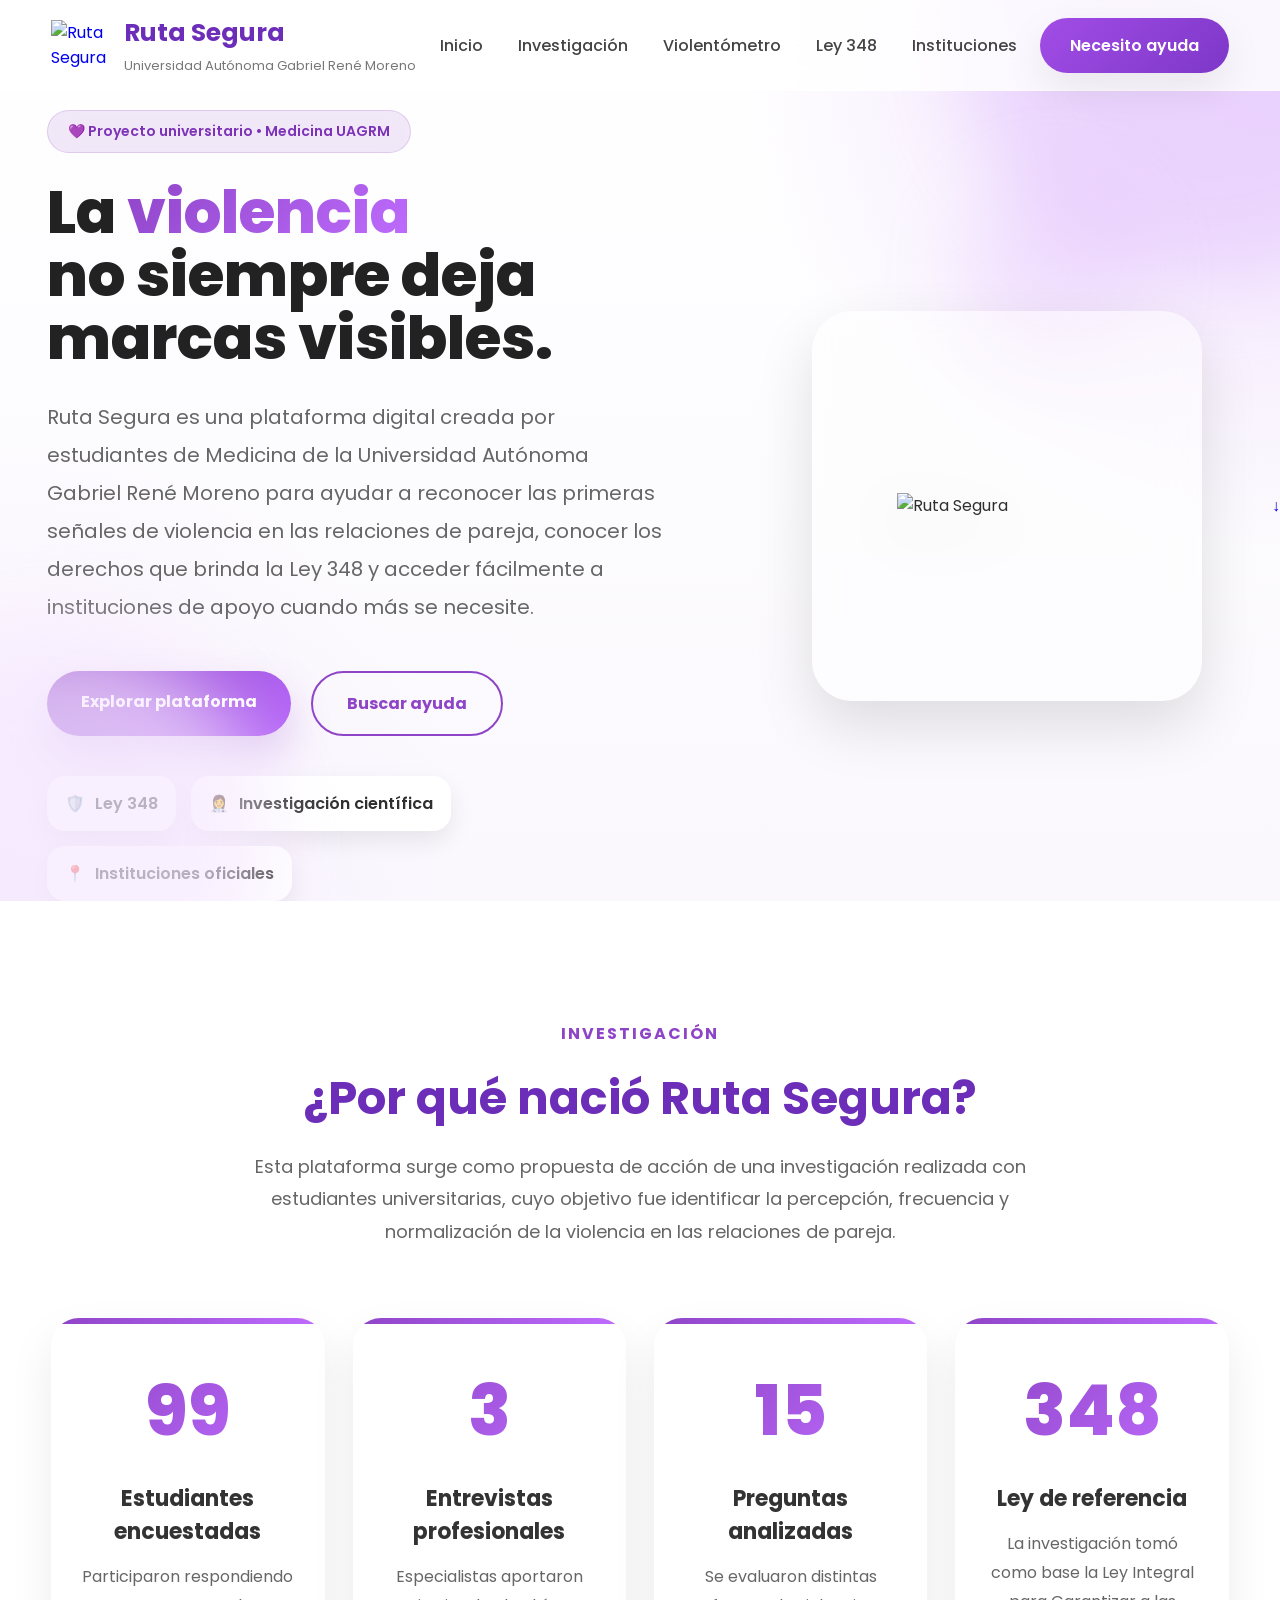
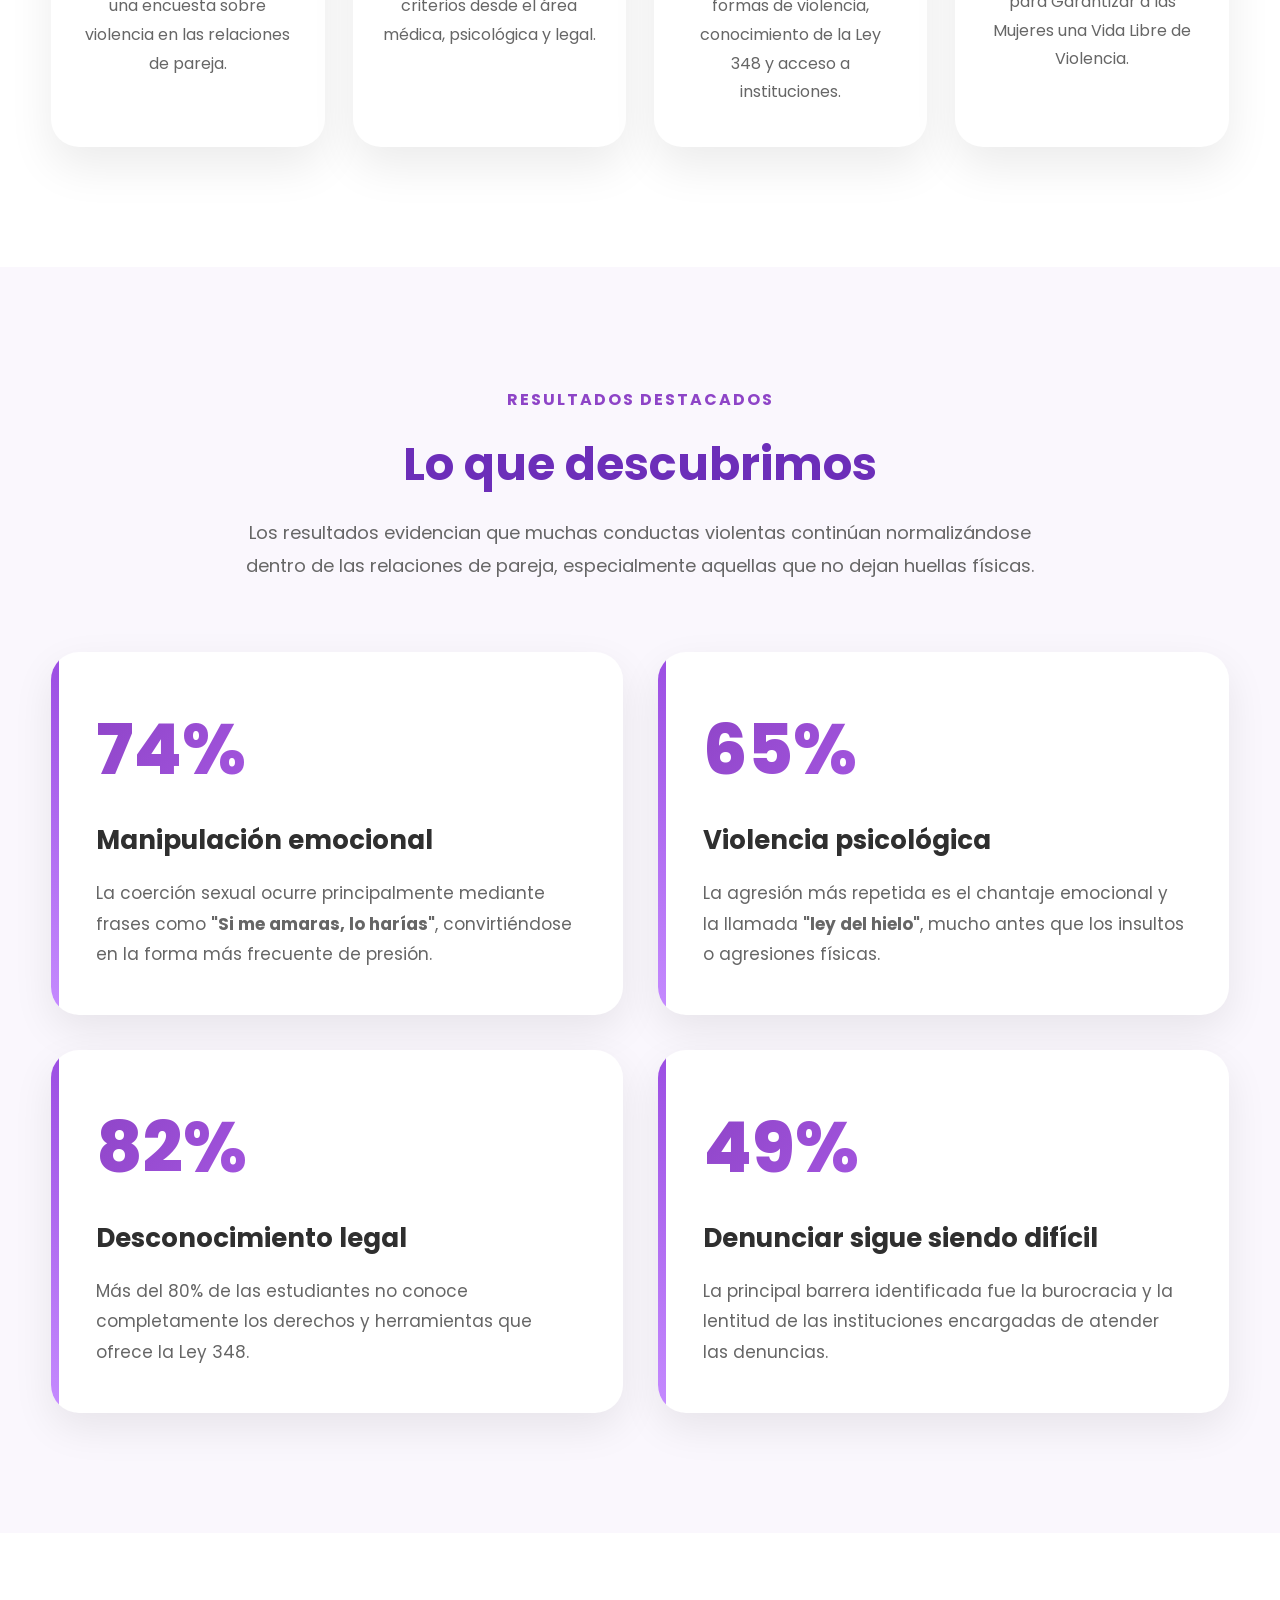
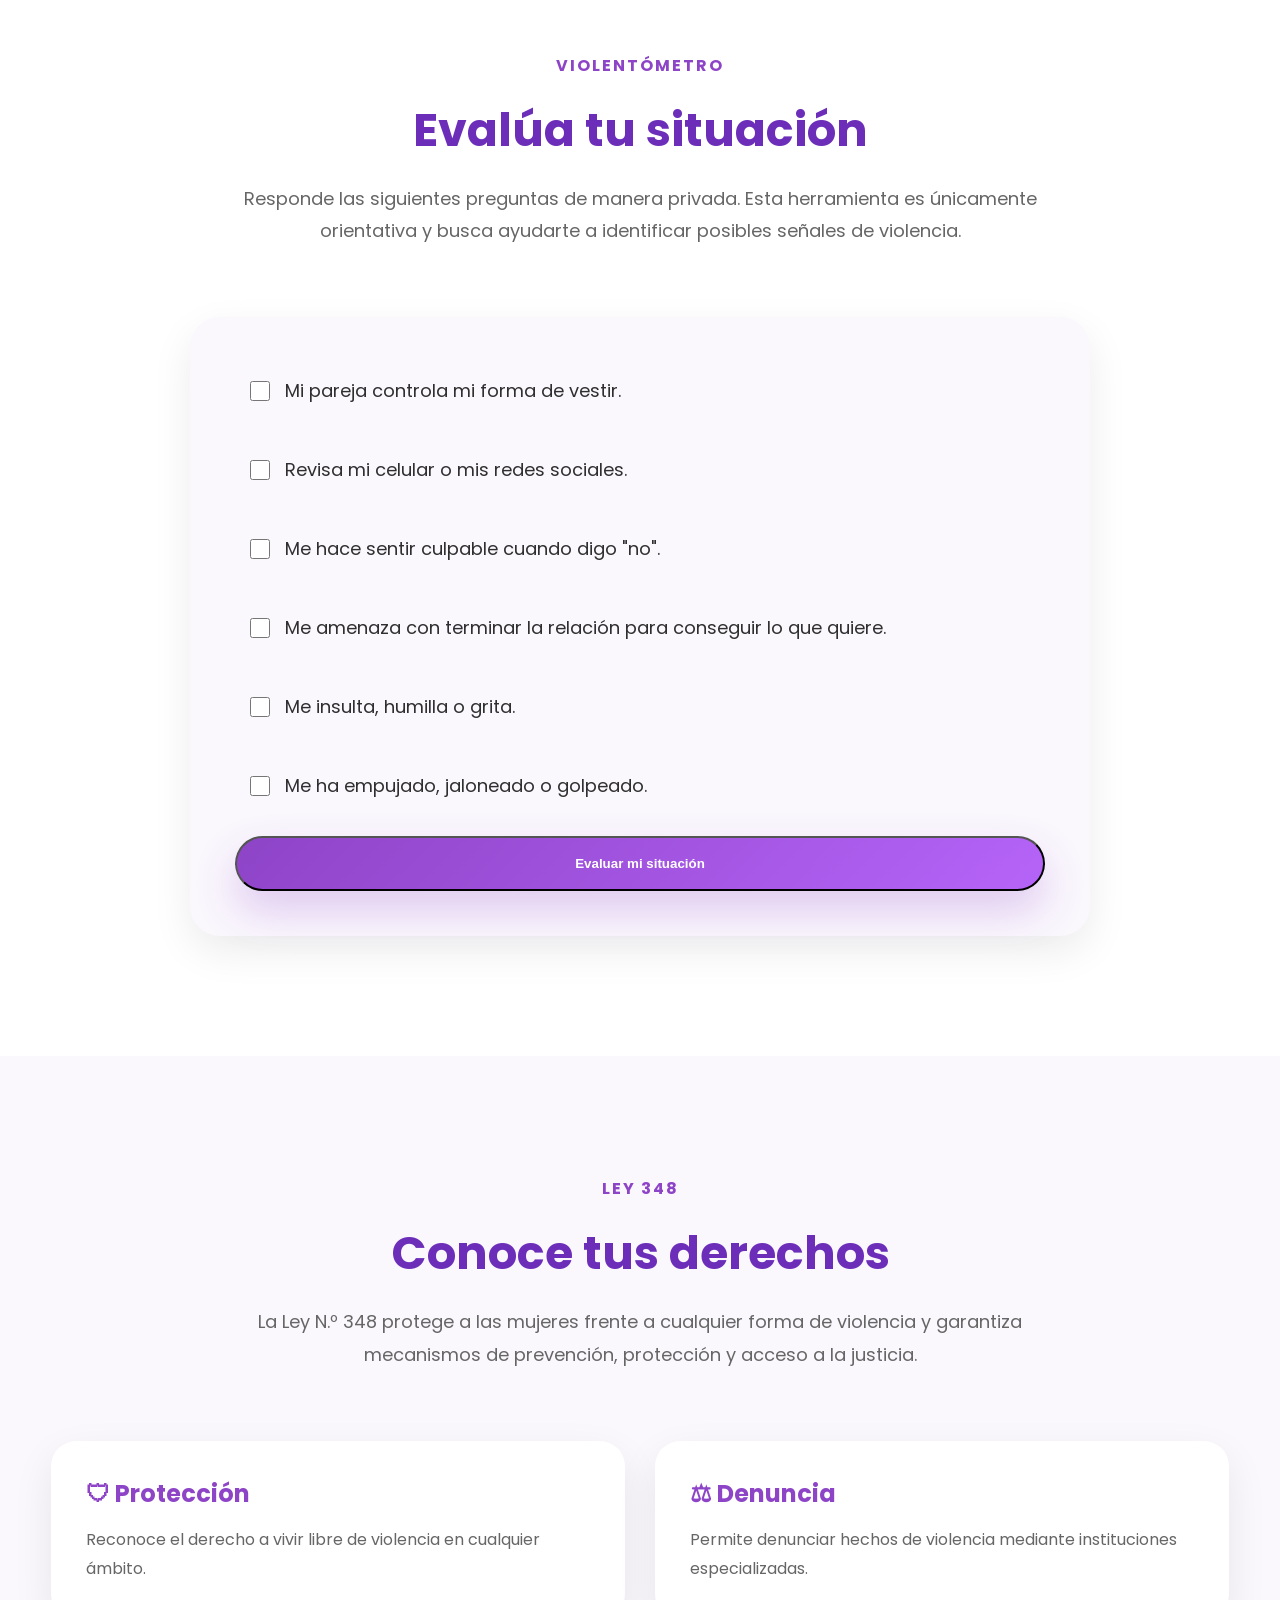
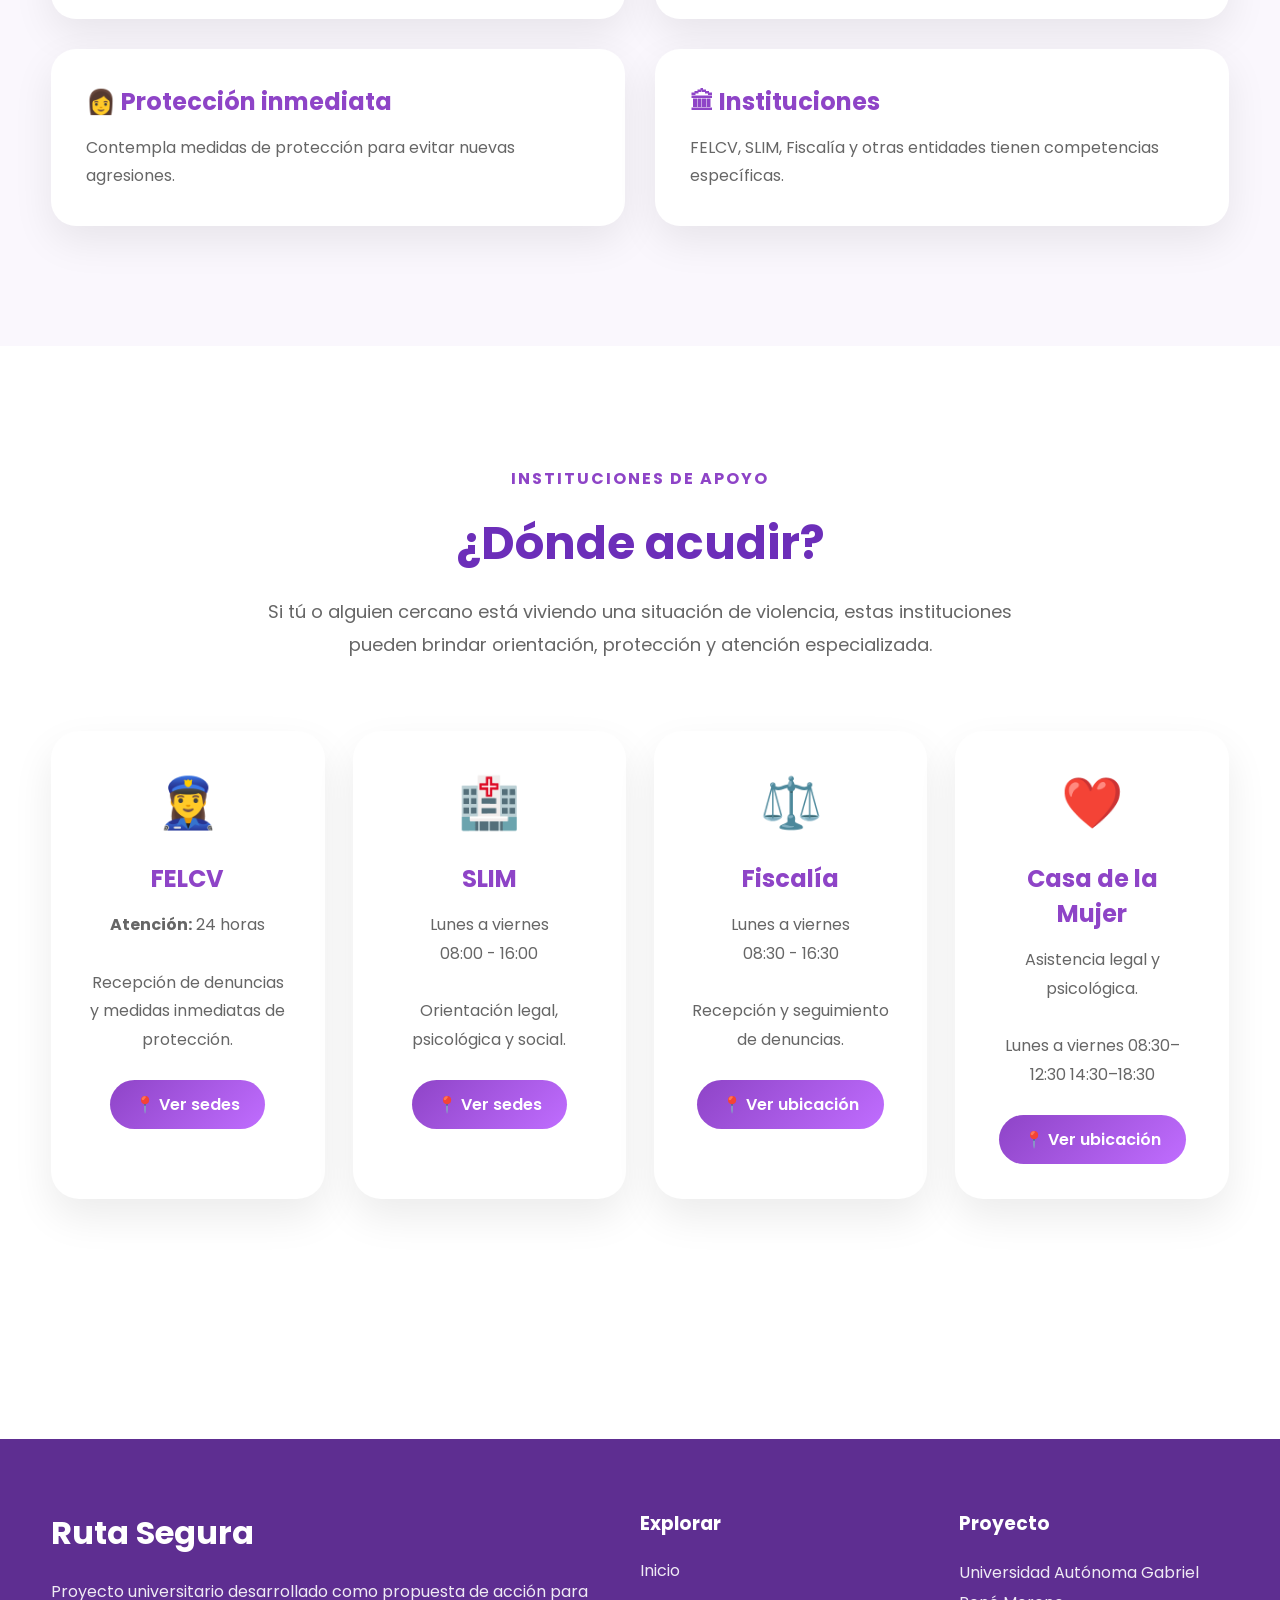
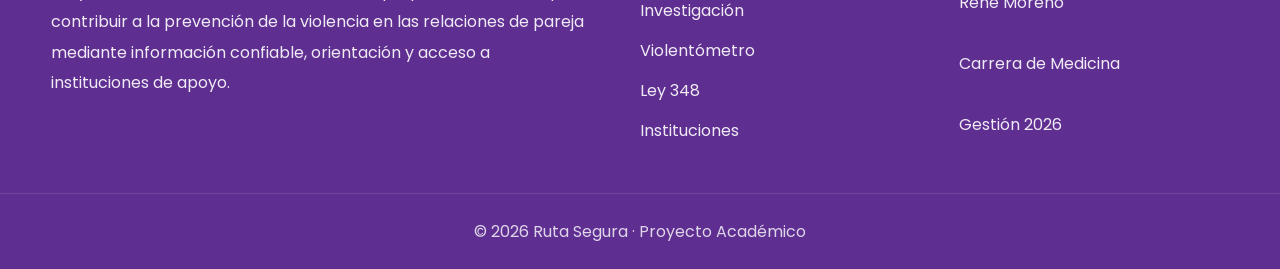
==== index.html @ e3a8a1d9 "Add files via upload" ====
<!DOCTYPE html>
<html lang="es">

<head>

<meta charset="UTF-8">
<meta name="viewport" content="width=device-width, initial-scale=1.0">

<title>Ruta Segura UAGRM</title>

<link rel="preconnect" href="https://fonts.googleapis.com">

<link rel="preconnect" href="https://fonts.gstatic.com" crossorigin>

<link href="https://fonts.googleapis.com/css2?family=Poppins:wght@300;400;500;600;700;800&display=swap" rel="stylesheet">

<link rel="stylesheet" href="css/style.css">

</head>
<script src="js/script.js"></script>
</body>
</html>
<body>


<header class="navbar">

<div class="container navbar-container">

<a class="logo" href="#inicio">

<img src="images/logo/logo.png" alt="Ruta Segura">

<div>

<h2>Ruta Segura</h2>

<span>Universidad Autónoma Gabriel René Moreno</span>

</div>

</a>

<nav>

<ul>

<li><a href="#inicio">Inicio</a></li>

<li><a href="#investigacion">Investigación</a></li>

<li><a href="#violentometro">Violentómetro</a></li>

<li><a href="#ley348">Ley 348</a></li>

<li><a href="#instituciones">Instituciones</a></li>



</ul>

</nav>

<a href="https://wa.me/59162001850?text=Hola,%20necesito%20información%20sobre%20apoyo%20por%20violencia" class="btn-ayuda">

Necesito ayuda

</a>

</div>

</header>



<section id="inicio" class="hero">

<div class="background-circle uno"></div>

<div class="background-circle dos"></div>

<div class="background-circle tres"></div>


<div class="container hero-container">

<div class="hero-info">

<span class="badge">

💜 Proyecto universitario • Medicina UAGRM

</span>
<h1>
La <span>violencia</span><br>
no siempre deja<br>
marcas visibles.
</h1>
<p>

Ruta Segura es una plataforma digital creada por estudiantes de Medicina de la Universidad Autónoma Gabriel René Moreno para ayudar a reconocer las primeras señales de violencia en las relaciones de pareja, conocer los derechos que brinda la Ley 348 y acceder fácilmente a instituciones de apoyo cuando más se necesite.

</p>


<div class="hero-buttons">

<a href="#instituciones" class="btn-principal">

Explorar plataforma

</a>

<a href="#contacto" class="btn-secundario">

Buscar ayuda
</a>

</div>

<div class="hero-info-boxes">

<div class="info-mini">
🛡️
<span>Ley 348</span>
</div>

<div class="info-mini">
👩‍⚕️
<span>Investigación científica</span>
</div>

<div class="info-mini">
📍
<span>Instituciones oficiales</span>
</div>
</div>
</div>
<div class="hero-logo">

<div class="glass-card">

<img src="images/logo/logo.png" alt="Ruta Segura">

</div>

</div>

</div>


<div class="scroll-indicator">

<a href="#investigacion">

↓

</a>

</div>

</section>

<!-- AQUÍ CONTINUARÁ LA SECCIÓN INVESTIGACIÓN -->
<!--=========================================
INVESTIGACIÓN
==========================================-->

<section id="investigacion" class="investigacion">

<div class="container">

<div class="section-title">

<span>Investigación</span>

<h2>¿Por qué nació Ruta Segura?</h2>

<p>

Esta plataforma surge como propuesta de acción de una investigación realizada con estudiantes universitarias, cuyo objetivo fue identificar la percepción, frecuencia y normalización de la violencia en las relaciones de pareja.

</p>

</div>


<div class="datos-grid">

<div class="dato-card">

<div class="numero" data-target="99">99</div>

<h3>Estudiantes encuestadas</h3>

<p>Participaron respondiendo una encuesta sobre violencia en las relaciones de pareja.</p>

</div>

<div class="dato-card">

<div class="numero" data-target="3">3</div>

<h3>Entrevistas profesionales</h3>

<p>Especialistas aportaron criterios desde el área médica, psicológica y legal.</p>

</div>

<div class="dato-card">

<div class="numero" data-target="15">15</div>

<h3>Preguntas analizadas</h3>

<p>Se evaluaron distintas formas de violencia, conocimiento de la Ley 348 y acceso a instituciones.</p>

</div>

<div class="dato-card">

<div class="numero">348</div>

<h3>Ley de referencia</h3>

<p>La investigación tomó como base la Ley Integral para Garantizar a las Mujeres una Vida Libre de Violencia.</p>

</div>

</div>

</div>

</section>
<!--=========================================
HALLAZGOS PRINCIPALES
==========================================-->

<section class="hallazgos">

<div class="container">

<div class="section-title">

<span>Resultados destacados</span>

<h2>Lo que descubrimos</h2>

<p>

Los resultados evidencian que muchas conductas violentas continúan normalizándose dentro de las relaciones de pareja, especialmente aquellas que no dejan huellas físicas.

</p>

</div>


<div class="hallazgos-grid">

<div class="hallazgo-card">

<div class="porcentaje numero" data-target="74">

74%

</div>

<h3>Manipulación emocional</h3>

<p>

La coerción sexual ocurre principalmente mediante frases como
<b>"Si me amaras, lo harías"</b>, convirtiéndose en la forma más frecuente de presión.

</p>

</div>



<div class="hallazgo-card">

<div class="porcentaje numero" data-target="65">

65%

</div>

<h3>Violencia psicológica</h3>

<p>

La agresión más repetida es el chantaje emocional y la llamada
<b>"ley del hielo"</b>, mucho antes que los insultos o agresiones físicas.

</p>

</div>



<div class="hallazgo-card">

<div class="porcentaje numero" data-target="82">

82%

</div>

<h3>Desconocimiento legal</h3>

<p>

Más del 80% de las estudiantes no conoce completamente los derechos y herramientas que ofrece la Ley 348.

</p>

</div>



<div class="hallazgo-card">

<div class="porcentaje numero" data-target="49">

49%

</div>

<h3>Denunciar sigue siendo difícil</h3>

<p>

La principal barrera identificada fue la burocracia y la lentitud de las instituciones encargadas de atender las denuncias.

</p>

</div>

</div>
</div>
</section>
<!--=========================================
VIOLENTÓMETRO
==========================================-->

<section id="violentometro" class="violentometro">

<div class="container">

<div class="section-title">

<span>Violentómetro</span>

<h2>Evalúa tu situación</h2>

<p>

Responde las siguientes preguntas de manera privada. Esta herramienta es únicamente orientativa y busca ayudarte a identificar posibles señales de violencia.

</p>

</div>

<div class="test-box">

<label><input type="checkbox" value="1"> Mi pareja controla mi forma de vestir.</label>

<label><input type="checkbox" value="1"> Revisa mi celular o mis redes sociales.</label>

<label><input type="checkbox" value="2"> Me hace sentir culpable cuando digo "no".</label>

<label><input type="checkbox" value="2"> Me amenaza con terminar la relación para conseguir lo que quiere.</label>

<label><input type="checkbox" value="3"> Me insulta, humilla o grita.</label>

<label><input type="checkbox" value="4"> Me ha empujado, jaloneado o golpeado.</label>

<button onclick="evaluarViolentometro()" class="btn-principal">

Evaluar mi situación

</button>

<div id="resultadoViolentometro"></div>

</div>

</div>

</section>
<!--=========================================
LEY 348
==========================================-->

<section id="ley348" class="ley348">

<div class="container">

<div class="section-title">

<span>Ley 348</span>

<h2>Conoce tus derechos</h2>

<p>

La Ley N.º 348 protege a las mujeres frente a cualquier forma de violencia y garantiza mecanismos de prevención, protección y acceso a la justicia.

</p>

</div>

<div class="ley-grid">

<div class="ley-card">

<h3>🛡 Protección</h3>

<p>

Reconoce el derecho a vivir libre de violencia en cualquier ámbito.

</p>

</div>

<div class="ley-card">

<h3>⚖ Denuncia</h3>

<p>

Permite denunciar hechos de violencia mediante instituciones especializadas.

</p>

</div>

<div class="ley-card">

<h3>👩 Protección inmediata</h3>

<p>

Contempla medidas de protección para evitar nuevas agresiones.

</p>

</div>

<div class="ley-card">

<h3>🏛 Instituciones</h3>

<p>

FELCV, SLIM, Fiscalía y otras entidades tienen competencias específicas.

</p>

</div>

</div>

</div>

</section>
<!--=========================================
INSTITUCIONES
==========================================-->

<section id="instituciones" class="instituciones">

<div class="container">

<div class="section-title">

<span>Instituciones de apoyo</span>

<h2>¿Dónde acudir?</h2>

<p>

Si tú o alguien cercano está viviendo una situación de violencia, estas instituciones pueden brindar orientación, protección y atención especializada.

</p>

</div>

<div class="instituciones-grid">

<div class="institucion-card">

<div class="icono">👮‍♀️</div>

<h3>FELCV</h3>

<p>

<b>Atención:</b> 24 horas

<br><br>

Recepción de denuncias y medidas inmediatas de protección.

</p>

<a href="https://www.google.com/maps/search/felcv/@-17.7698638,-63.25489,12z/data=!3m1!4b1?entry=ttu&g_ep=EgoyMDI2MDYyNC4wIKXMDSoASAFQAw%3D%3D"
target="_blank">

📍 Ver sedes

</a>

</div>

<div class="institucion-card">

<div class="icono">🏥</div>

<h3>SLIM</h3>

<p>

Lunes a viernes

<br>

08:00 - 16:00

<br><br>

Orientación legal, psicológica y social.

</p>

<a href="https://www.google.com/maps/search/DEFENSORIA/@-17.7627251,-63.1860038,16z/data=!3m1!4b1?entry=ttu&g_ep=EgoyMDI2MDYyNC4wIKXMDSoASAFQAw%3D%3D"
target="_blank">

📍 Ver sedes

</a>

</div>

<div class="institucion-card">

<div class="icono">⚖️</div>

<h3>Fiscalía</h3>

<p>

Lunes a viernes

<br>

08:30 - 16:30

<br><br>

Recepción y seguimiento de denuncias.

</p>

<a href="https://maps.app.goo.gl/nyqcJ4D5cNeDf5qH7"
target="_blank">

📍 Ver ubicación

</a>

</div>

<div class="institucion-card">

<div class="icono">❤️</div>

<h3>Casa de la Mujer</h3>

<p>

Asistencia legal y psicológica.

<br><br>

Lunes a viernes

08:30–12:30

14:30–18:30

</p>

<a href="https://www.google.com/maps/place/Casa+de+la+Mujer/@-17.7773902,-63.2056894,17z/data=!3m1!4b1!4m6!3m5!1s0x93f1dd5557db0f7d:0x451ef2ec014d6ec9!8m2!3d-17.7773953!4d-63.2031145!16s%2Fg%2F11c5_5phvn?entry=ttu&g_ep=EgoyMDI2MDYyNC4wIKXMDSoASAFQAw%3D%3D"
target="_blank">

📍 Ver ubicación

</a>

</div>
</div>

</div>

</section>
<!--=========================================
FOOTER
==========================================-->

<footer id="contacto">

<div class="container footer-grid">

<div>

<h2>Ruta Segura</h2>

<p>

Proyecto universitario desarrollado como propuesta de acción para contribuir a la prevención de la violencia en las relaciones de pareja mediante información confiable, orientación y acceso a instituciones de apoyo.

</p>

</div>

<div>

<h3>Explorar</h3>

<ul>

<li><a href="#inicio">Inicio</a></li>

<li><a href="#investigacion">Investigación</a></li>

<li><a href="#violentometro">Violentómetro</a></li>

<li><a href="#ley348">Ley 348</a></li>

<li><a href="#instituciones">Instituciones</a></li>

</ul>

</div>

<div>

<h3>Proyecto</h3>

<p>

Universidad Autónoma Gabriel René Moreno

<br><br>

Carrera de Medicina

<br><br>

Gestión 2026

</p>

</div>

</div>

<div class="copyright">

© 2026 Ruta Segura · Proyecto Académico

</div>

</footer>
---- css/style.css ----
/*=========================
RESET
=========================*/

*{
margin:0;
padding:0;
box-sizing:border-box;
scroll-behavior:smooth;
}

:root{

--primary:#8E44C7;
--secondary:#6C2EB9;
--light:#F7F2FC;
--text:#2F2F2F;
--gray:#6B6B6B;
--white:#FFFFFF;

--shadow:0 15px 40px rgba(0,0,0,.08);

}

body{

font-family:'Poppins',sans-serif;
background:#ffffff;
color:var(--text);
overflow-x:hidden;

}

.container{

width:min(92%,1250px);
margin:auto;

}

img{

display:block;
max-width:100%;

}

a{

text-decoration:none;

}

ul{

list-style:none;

}

/*=========================
NAVBAR
=========================*/

.navbar{

position:fixed;
top:0;
left:0;
width:100%;
z-index:999;

background:rgba(255,255,255,.82);
backdrop-filter:blur(18px);

border-bottom:1px solid rgba(255,255,255,.5);

}

.navbar-container{

height:90px;

display:flex;
justify-content:space-between;
align-items:center;

}

.logo{

display:flex;
align-items:center;
gap:15px;

}

.logo img{

width:58px;

}

.logo h2{

font-size:25px;
color:var(--secondary);

}

.logo span{

font-size:13px;
color:#777;

}

nav ul{

display:flex;
gap:35px;

}

nav a{

font-weight:500;
color:#444;
transition:.3s;

position:relative;

}

nav a::after{

content:"";
position:absolute;
left:0;
bottom:-6px;

width:0%;
height:3px;

background:var(--primary);
border-radius:20px;

transition:.35s;

}

nav a:hover{

color:var(--primary);

}

nav a:hover::after{

width:100%;

}

.btn-ayuda{

padding:15px 30px;

border-radius:40px;

background:linear-gradient(135deg,#A24DE6,#7D37C8);

color:white;

font-weight:600;

transition:.35s;

box-shadow:var(--shadow);

}

.btn-ayuda:hover{

transform:translateY(-4px);

}

/*=========================
HERO
=========================*/

.hero{

min-height:100vh;

display:flex;
align-items:center;

position:relative;

overflow:hidden;

padding-top:110px;

background:

radial-gradient(circle at top right,#EEDBFD 0%,transparent 35%),

radial-gradient(circle at bottom left,#F8EEFF 0%,transparent 30%),

linear-gradient(#ffffff,#faf8fd);

}

.background-circle{

position:absolute;
border-radius:50%;

filter:blur(40px);

opacity:.7;

}

.uno{

width:500px;
height:500px;

background:#E7CCFD;

top:-220px;
right:-180px;

}

.dos{

width:420px;
height:420px;

background:#F6E9FF;

left:-150px;

bottom:-150px;

}

.tres{

width:180px;
height:180px;

background:#DDAFFD;

top:180px;
right:140px;

opacity:.25;

}

.hero-container{

display:grid;

grid-template-columns:58% 42%;

align-items:center;

gap:30px;

}
/*==================================
HALLAZGOS
==================================*/

.hallazgos{

padding:120px 0;

background:#faf7fd;

}

.section-title{

text-align:center;

max-width:800px;

margin:auto auto 70px;

}

.section-title span{

color:var(--primary);

font-weight:700;

letter-spacing:2px;

text-transform:uppercase;

}

.section-title h2{

font-size:46px;

margin:18px 0;

color:var(--secondary);

}

.section-title p{

font-size:18px;

line-height:1.8;

color:#666;

}

.hallazgos-grid{

display:grid;

grid-template-columns:repeat(2,1fr);

gap:35px;

}

.hallazgo-card{

background:white;

padding:45px;

border-radius:28px;

box-shadow:var(--shadow);

transition:.4s;

position:relative;

overflow:hidden;

}

.hallazgo-card::before{

content:"";

position:absolute;

top:0;

left:0;

width:8px;

height:100%;

background:linear-gradient(#9B4DE2,#C58BFF);

}

.hallazgo-card:hover{

transform:translateY(-10px);

}

.porcentaje{

font-size:68px;

font-weight:800;

color:var(--primary);

margin-bottom:15px;

}

.hallazgo-card h3{

font-size:26px;

margin-bottom:18px;

}

.hallazgo-card p{

font-size:17px;

line-height:1.8;

color:#666;

}
/*==================================
VIOLENTÓMETRO
==================================*/

.violentometro{

padding:120px 0;

background:white;

}

.test-box{

max-width:900px;

margin:auto;

background:#faf7fd;

padding:45px;

border-radius:30px;

box-shadow:var(--shadow);

display:flex;

flex-direction:column;

gap:22px;

}

.test-box label{

font-size:18px;

display:flex;

gap:15px;

align-items:center;

padding:15px;

border-radius:15px;

transition:.3s;

cursor:pointer;

}

.test-box label:hover{

background:#EFE7FA;

}

.test-box input{

width:20px;

height:20px;

accent-color:#8E44C7;

}

#resultadoViolentometro{

margin-top:30px;

padding:25px;

border-radius:18px;

font-size:22px;

font-weight:700;

text-align:center;

display:none;

}
/*=========================
MEJORA HERO
=========================*/

.hero-info{

max-width:100%;

padding-right:20px;

}

.badge{

display:inline-flex;
align-items:center;

padding:10px 20px;

background:rgba(142,68,199,.12);

border:1px solid rgba(142,68,199,.18);

backdrop-filter:blur(12px);

border-radius:40px;

font-size:14px;

font-weight:600;

color:#7D33B8;

margin-bottom:28px;

}

.hero h1{

font-size:60px;

font-weight:800;

line-height:1.05;

margin-bottom:28px;

color:#222;

}

.hero h1 span{

background:linear-gradient(135deg,#8E44C7,#C06DFF);

-webkit-background-clip:text;

-webkit-text-fill-color:transparent;

}

.hero p{

font-size:20px;

line-height:1.9;

color:#666;

max-width:620px;

margin-bottom:45px;

}

.hero-buttons{

display:flex;

gap:20px;

margin-bottom:40px;

}

.btn-principal{

padding:18px 34px;

border-radius:50px;

font-weight:700;

background:linear-gradient(135deg,#8E44C7,#B564F8);

color:white;

box-shadow:0 20px 40px rgba(142,68,199,.25);

transition:.35s;

}

.btn-principal:hover{

transform:translateY(-6px);

}

.btn-secundario{

padding:18px 34px;

border-radius:50px;

border:2px solid #8E44C7;

font-weight:700;

color:#8E44C7;

transition:.35s;

}

.btn-secundario:hover{

background:#8E44C7;

color:white;

}

.hero-info-boxes{

display:flex;

gap:15px;

margin-top:10px;

flex-wrap:wrap;

}

.info-mini{

display:flex;

align-items:center;

gap:10px;

padding:15px 18px;

background:white;

border-radius:18px;

box-shadow:0 10px 25px rgba(0,0,0,.08);

font-weight:600;

transition:.3s;

}

.info-mini:hover{

transform:translateY(-6px);

}

.hero-logo{

display:flex;

justify-content:center;

align-items:center;

}

.glass-card{

width:390px;

height:390px;

border-radius:40px;

background:rgba(255,255,255,.45);

backdrop-filter:blur(18px);

display:flex;

justify-content:center;

align-items:center;

box-shadow:0 25px 60px rgba(0,0,0,.12);

animation:flotar 5s ease-in-out infinite;

}

.glass-card img{

width:220px;

filter:drop-shadow(0 20px 30px rgba(0,0,0,.15));

}

@keyframes flotar{

0%{transform:translateY(0);}
50%{transform:translateY(-15px);}
100%{transform:translateY(0);}

}
/*========================
LEY 348
========================*/

.ley348{

padding:120px 0;

background:#faf7fd;

}

.ley-grid{

display:grid;

grid-template-columns:repeat(2,1fr);

gap:30px;

}

.ley-card{

background:white;

padding:35px;

border-radius:25px;

box-shadow:var(--shadow);

transition:.35s;

}

.ley-card:hover{

transform:translateY(-8px);

}

.ley-card h3{

margin-bottom:15px;

color:var(--primary);

font-size:24px;

}

.ley-card p{

line-height:1.8;

color:#666;

}
/*=========================
INVESTIGACIÓN PREMIUM
=========================*/

.investigacion{

padding:120px 0;

background:white;

}

.datos-grid{

display:grid;

grid-template-columns:repeat(4,1fr);

gap:28px;

margin-top:70px;

}

.dato-card{

background:white;

border-radius:28px;

padding:40px 30px;

text-align:center;

box-shadow:0 20px 45px rgba(0,0,0,.08);

transition:.35s;

position:relative;

overflow:hidden;

}

.dato-card::before{

content:"";

position:absolute;

left:0;

top:0;

width:100%;

height:6px;

background:linear-gradient(90deg,#8E44C7,#C06DFF);

}

.dato-card:hover{

transform:translateY(-10px);

}

.numero{

font-size:70px;

font-weight:800;

background:linear-gradient(135deg,#8E44C7,#C06DFF);

-webkit-background-clip:text;

-webkit-text-fill-color:transparent;

margin-bottom:18px;

}

.dato-card h3{

font-size:22px;

margin-bottom:15px;

color:#333;

}

.dato-card p{

font-size:16px;

line-height:1.8;

color:#666;

}
/*=========================
INSTITUCIONES
=========================*/

.instituciones{

padding:120px 0;

background:white;

}

.instituciones-grid{

display:grid;

grid-template-columns:repeat(4,1fr);

gap:28px;

margin-top:70px;

}

.institucion-card{

background:#fff;

border-radius:28px;

padding:35px;

text-align:center;

box-shadow:0 18px 40px rgba(0,0,0,.08);

transition:.35s;

}

.institucion-card:hover{

transform:translateY(-10px);

}

.icono{

font-size:50px;

margin-bottom:20px;

}

.institucion-card h3{

font-size:24px;

margin-bottom:15px;

color:#8E44C7;

}

.institucion-card p{

line-height:1.8;

color:#666;

margin-bottom:25px;

}

.institucion-card a{

display:inline-block;

padding:12px 25px;

background:linear-gradient(135deg,#8E44C7,#C06DFF);

color:white;

border-radius:40px;

font-weight:600;

transition:.3s;

}

.institucion-card a:hover{

transform:scale(1.05);

}
/*=========================
FOOTER
=========================*/

footer{

background:#5E2E91;

color:white;

padding-top:70px;

margin-top:120px;

}

.footer-grid{

display:grid;

grid-template-columns:2fr 1fr 1fr;

gap:50px;

padding-bottom:50px;

}

.footer-grid h2{

font-size:32px;

margin-bottom:20px;

}

.footer-grid h3{

margin-bottom:20px;

}

.footer-grid p{

line-height:1.9;

opacity:.9;

}

.footer-grid ul{

display:flex;

flex-direction:column;

gap:15px;

}

.footer-grid a{

color:white;

opacity:.9;

transition:.3s;

}

.footer-grid a:hover{

padding-left:10px;

}

.copyright{

text-align:center;

padding:25px;

border-top:1px solid rgba(255,255,255,.15);

opacity:.8;

}
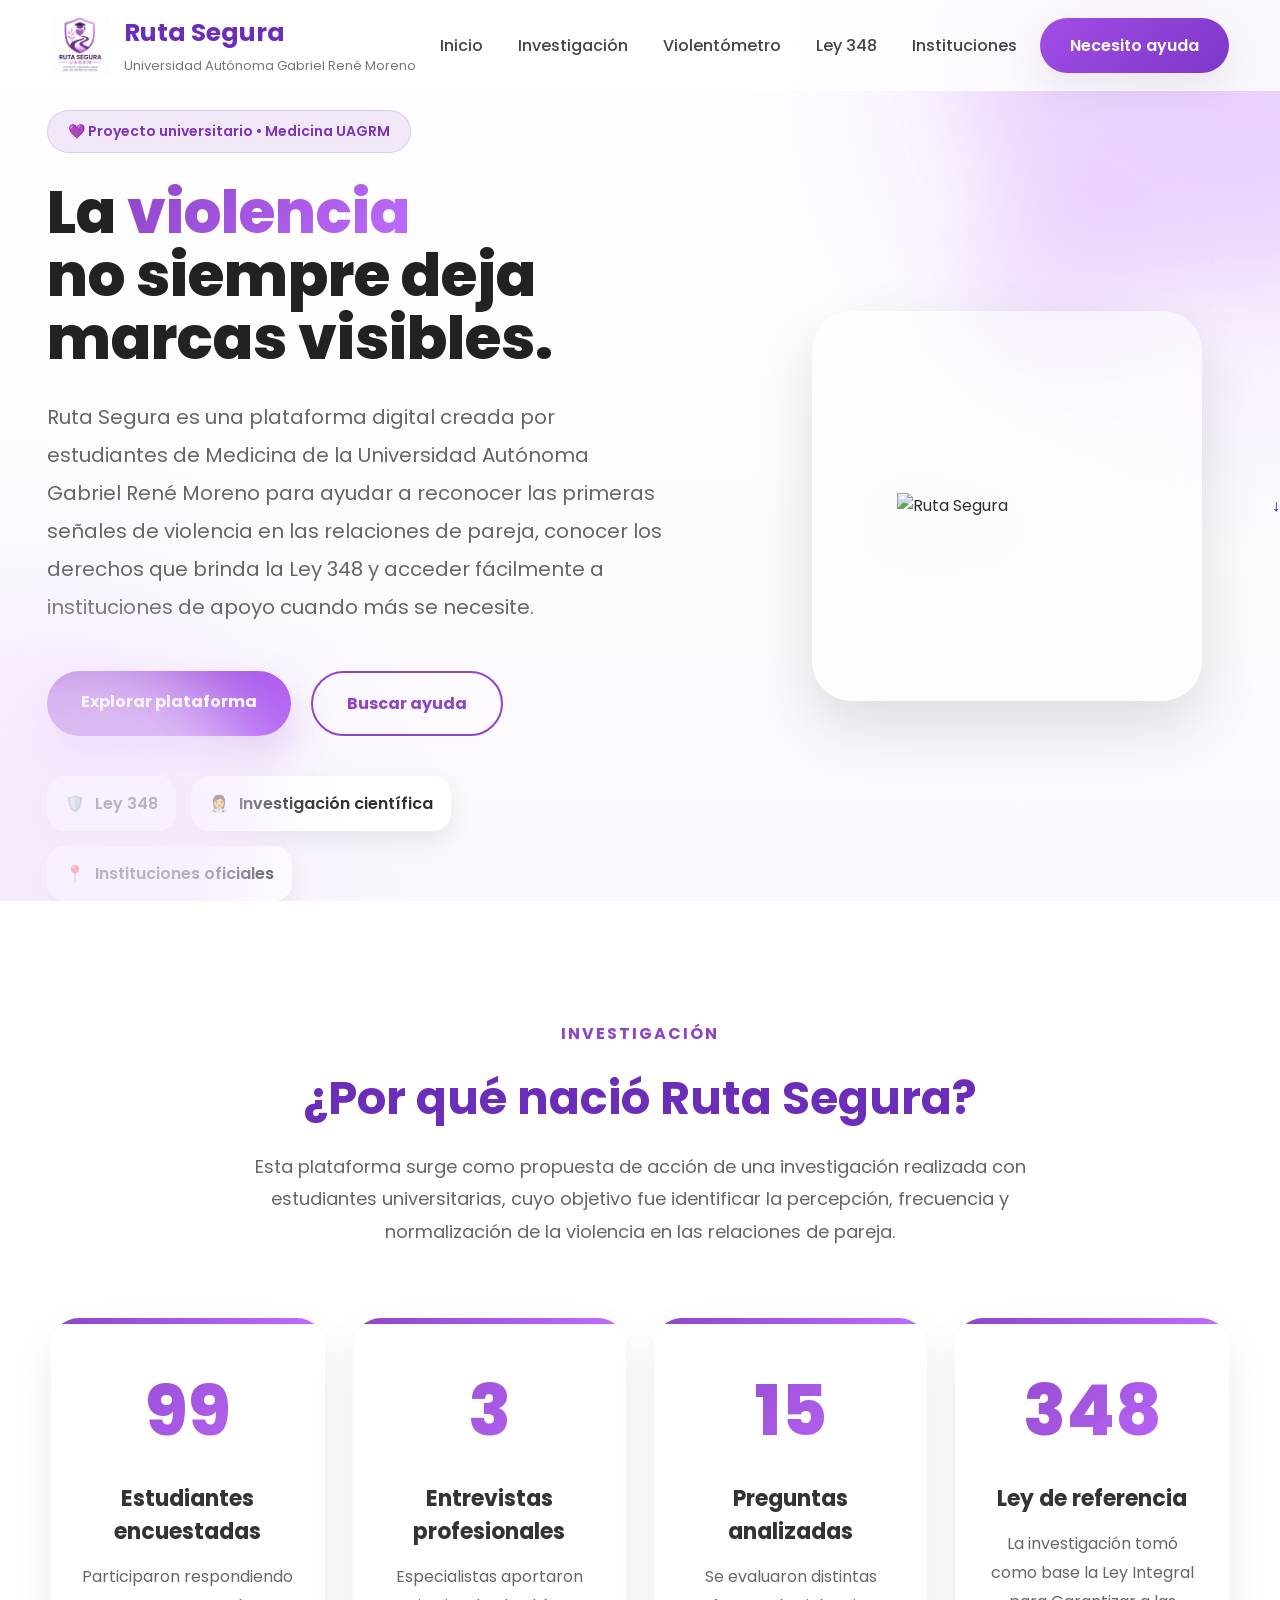
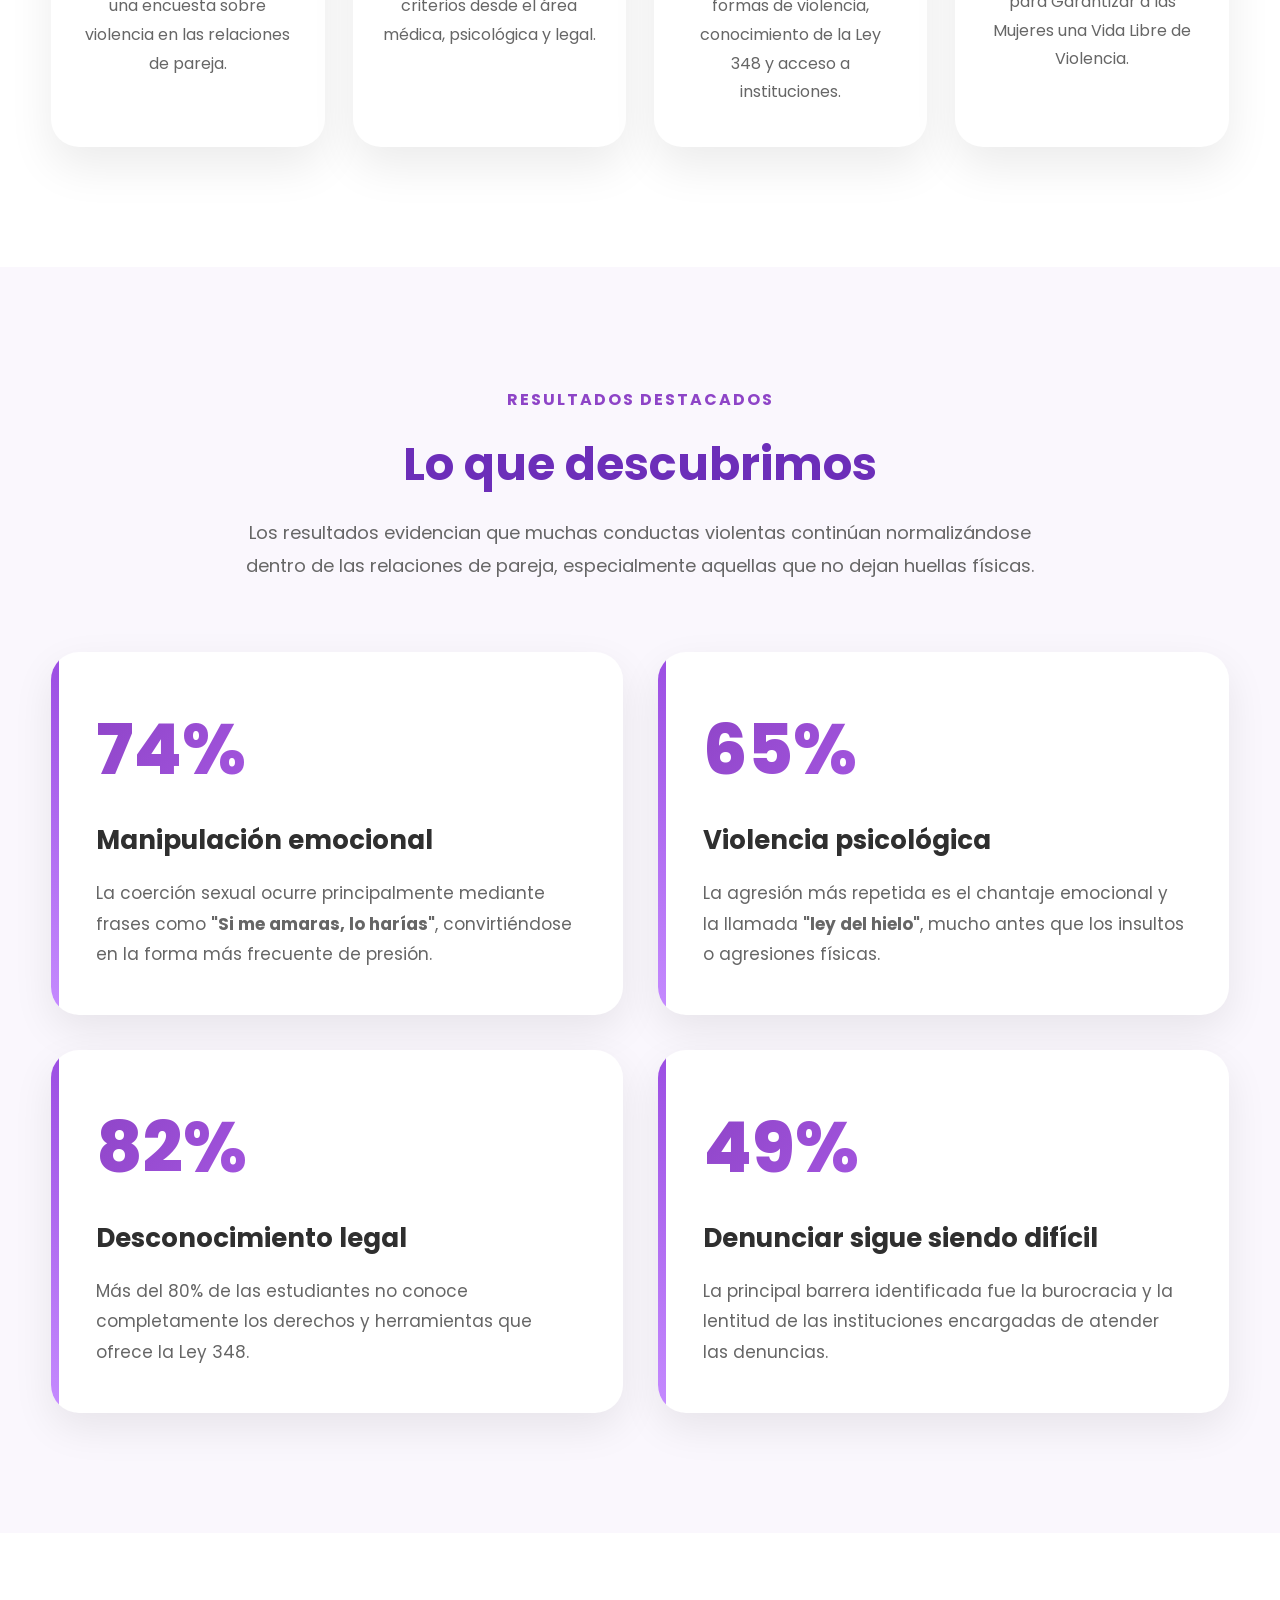
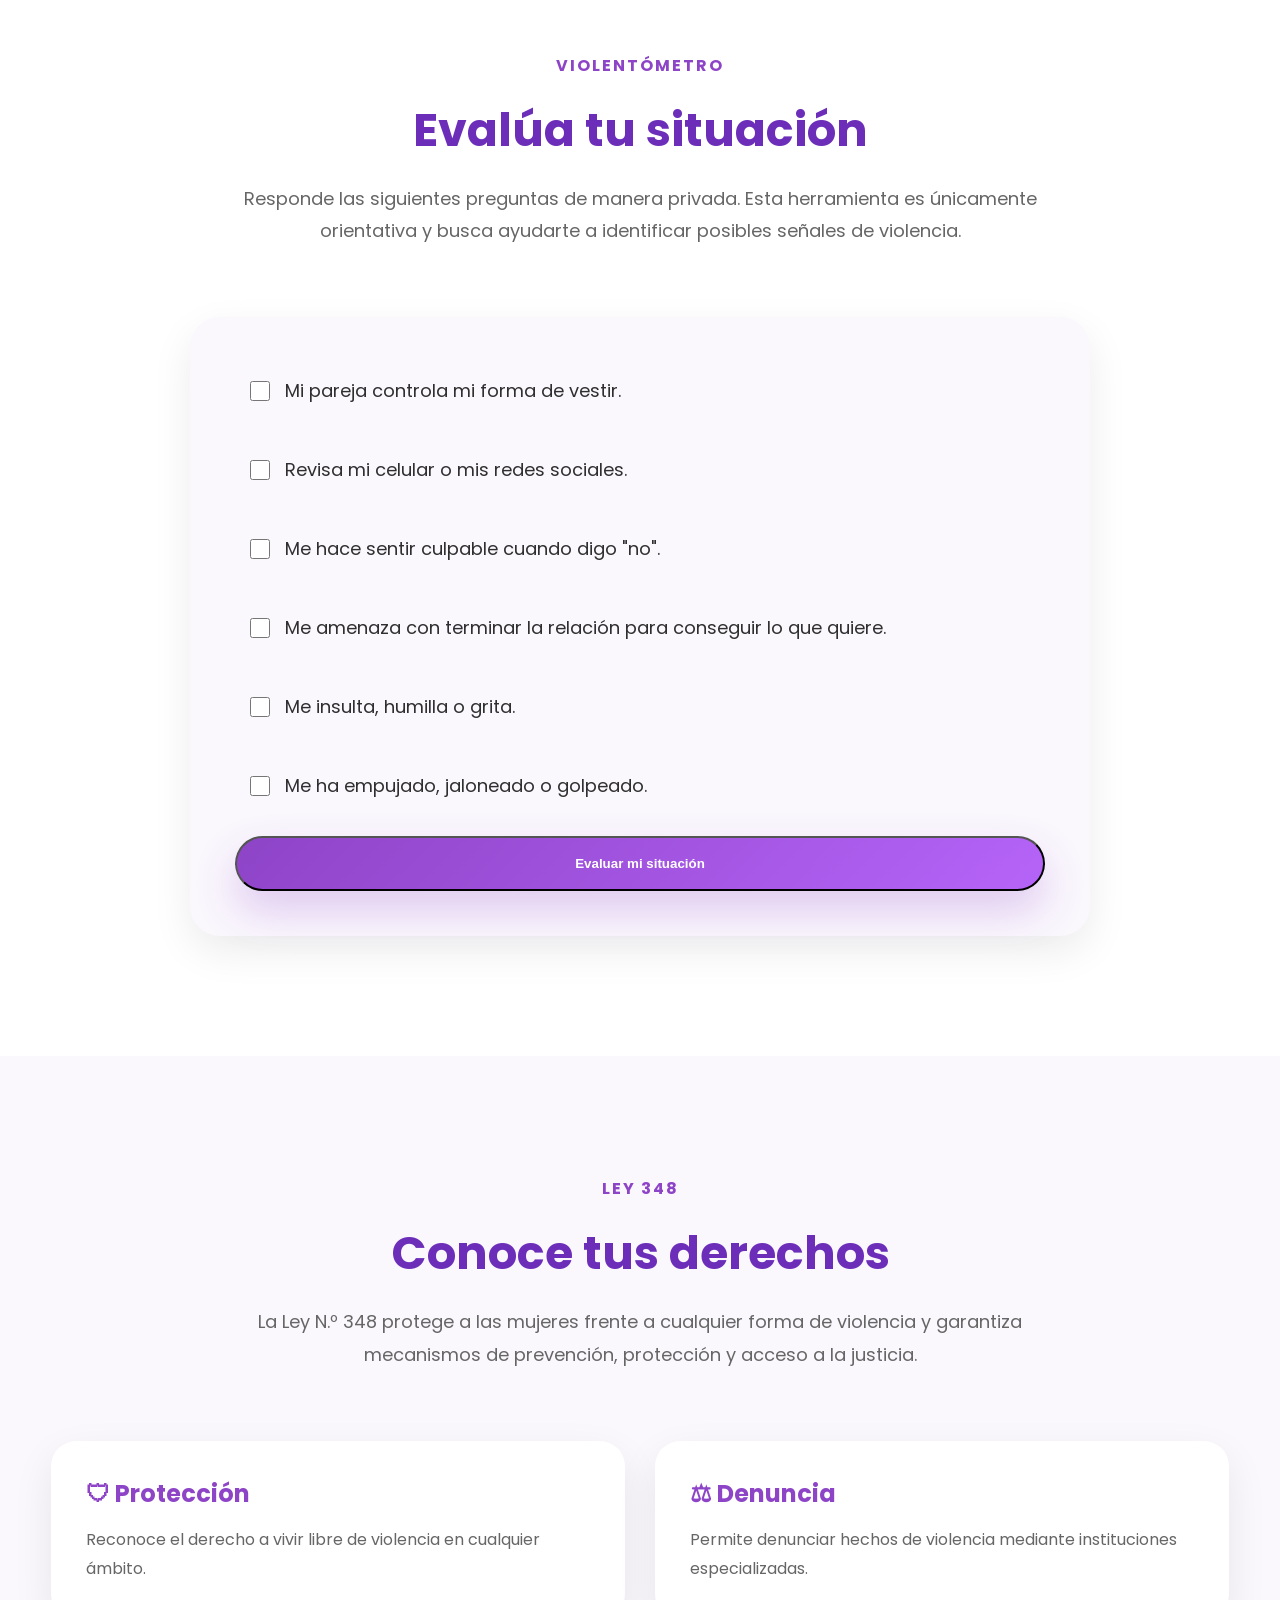
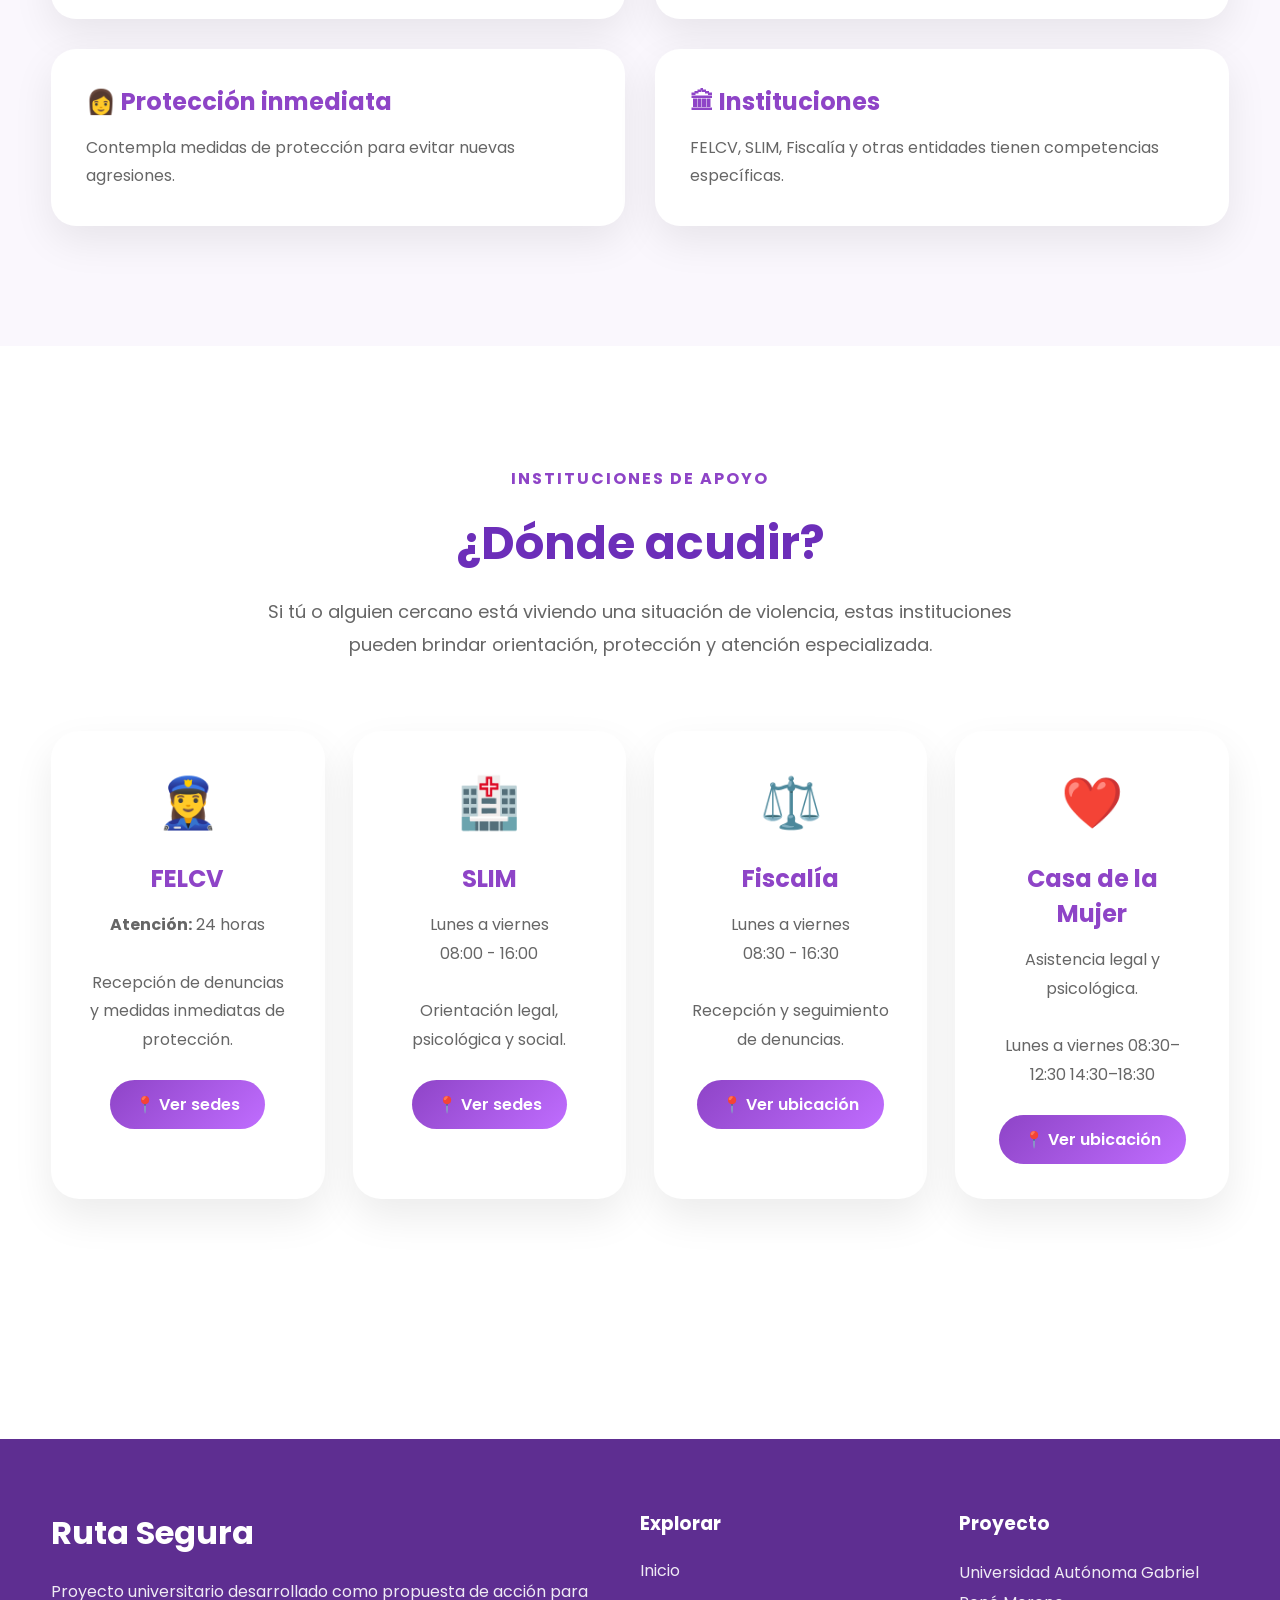
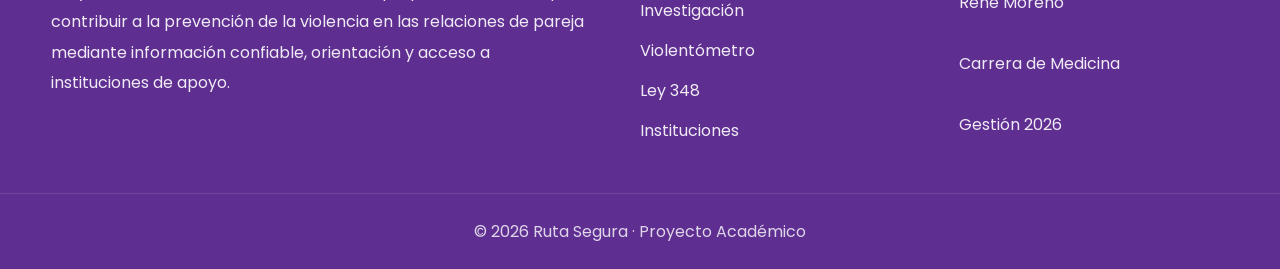
==== commit 43d32c81: "Update index.html" ====
--- a/index.html
+++ b/index.html
@@ -29,7 +29,7 @@
 
 <a class="logo" href="#inicio">
 
-<img src="images/logo/logo.png" alt="Ruta Segura">
+<img src="images/logo/logo.PNG" alt="Ruta Segura">
 
 <div>
 
@@ -674,4 +674,4 @@
 
 </div>
 
-</footer>+</footer>
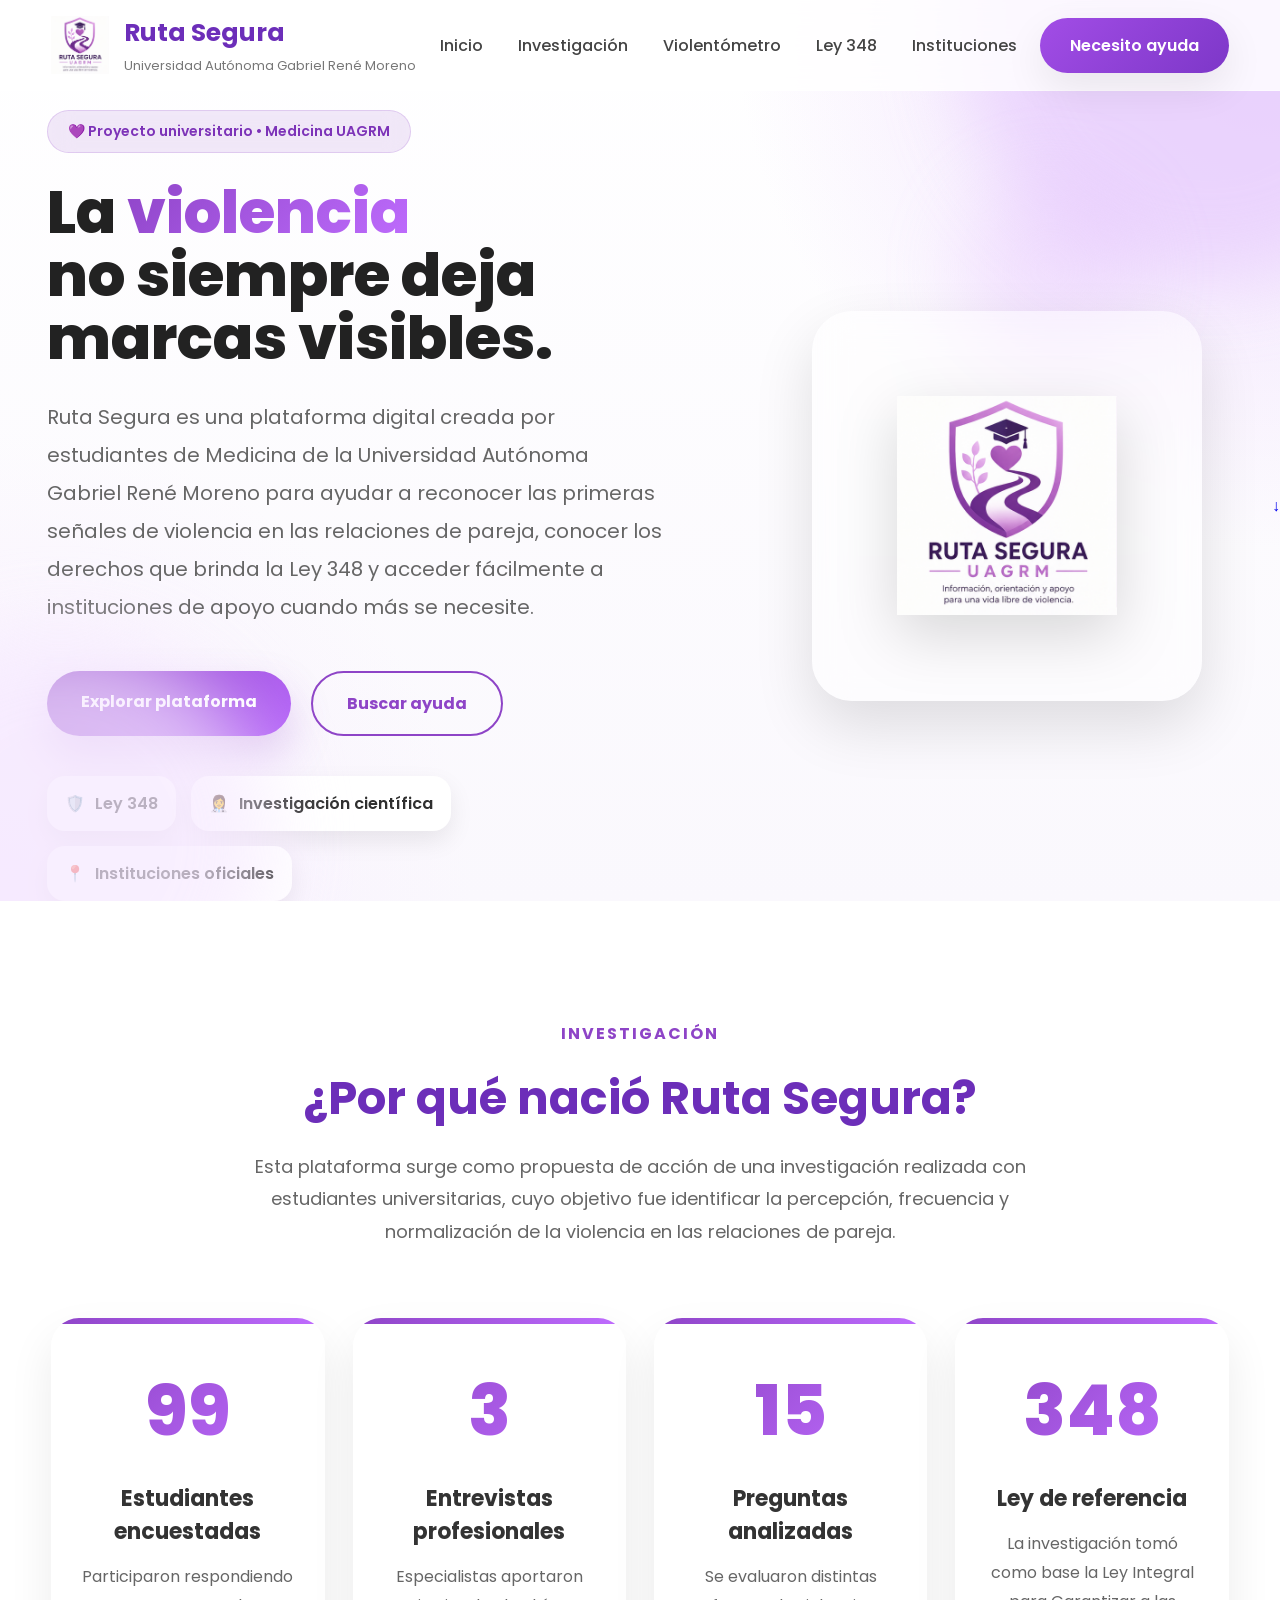
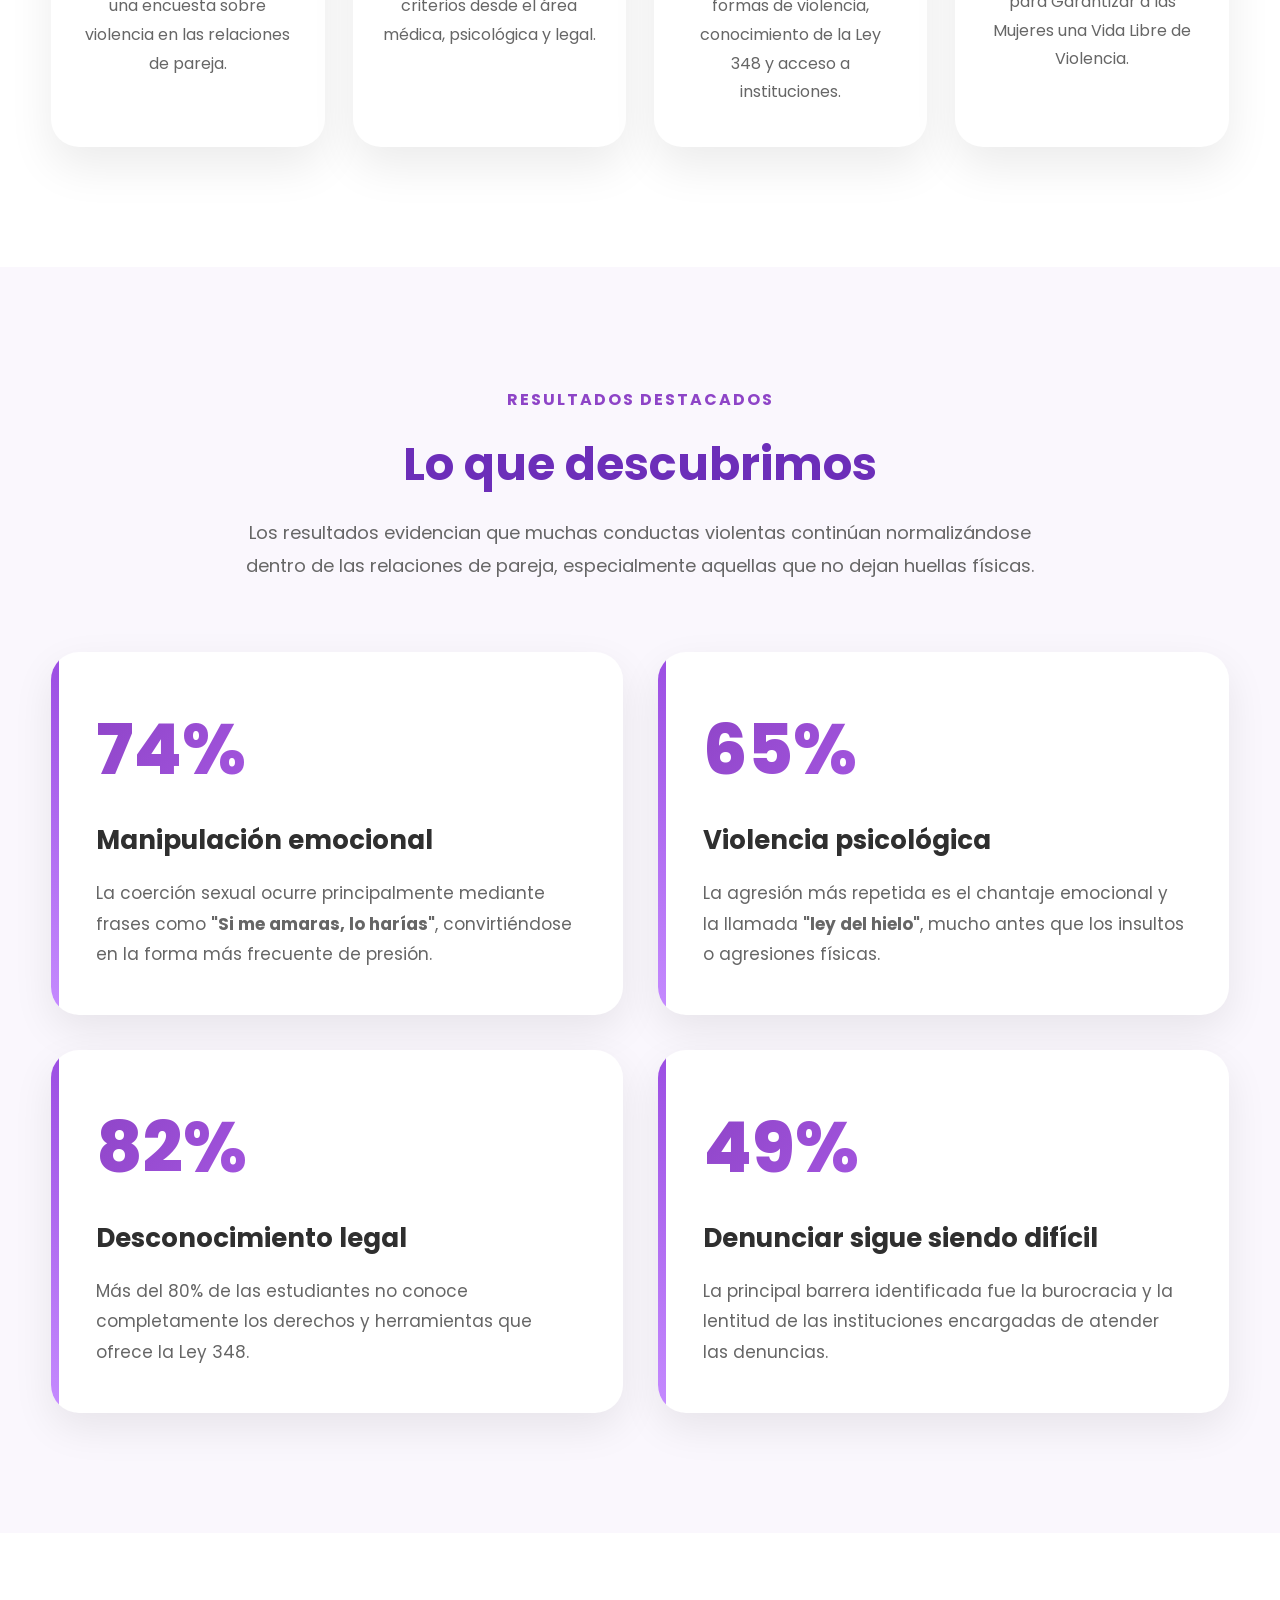
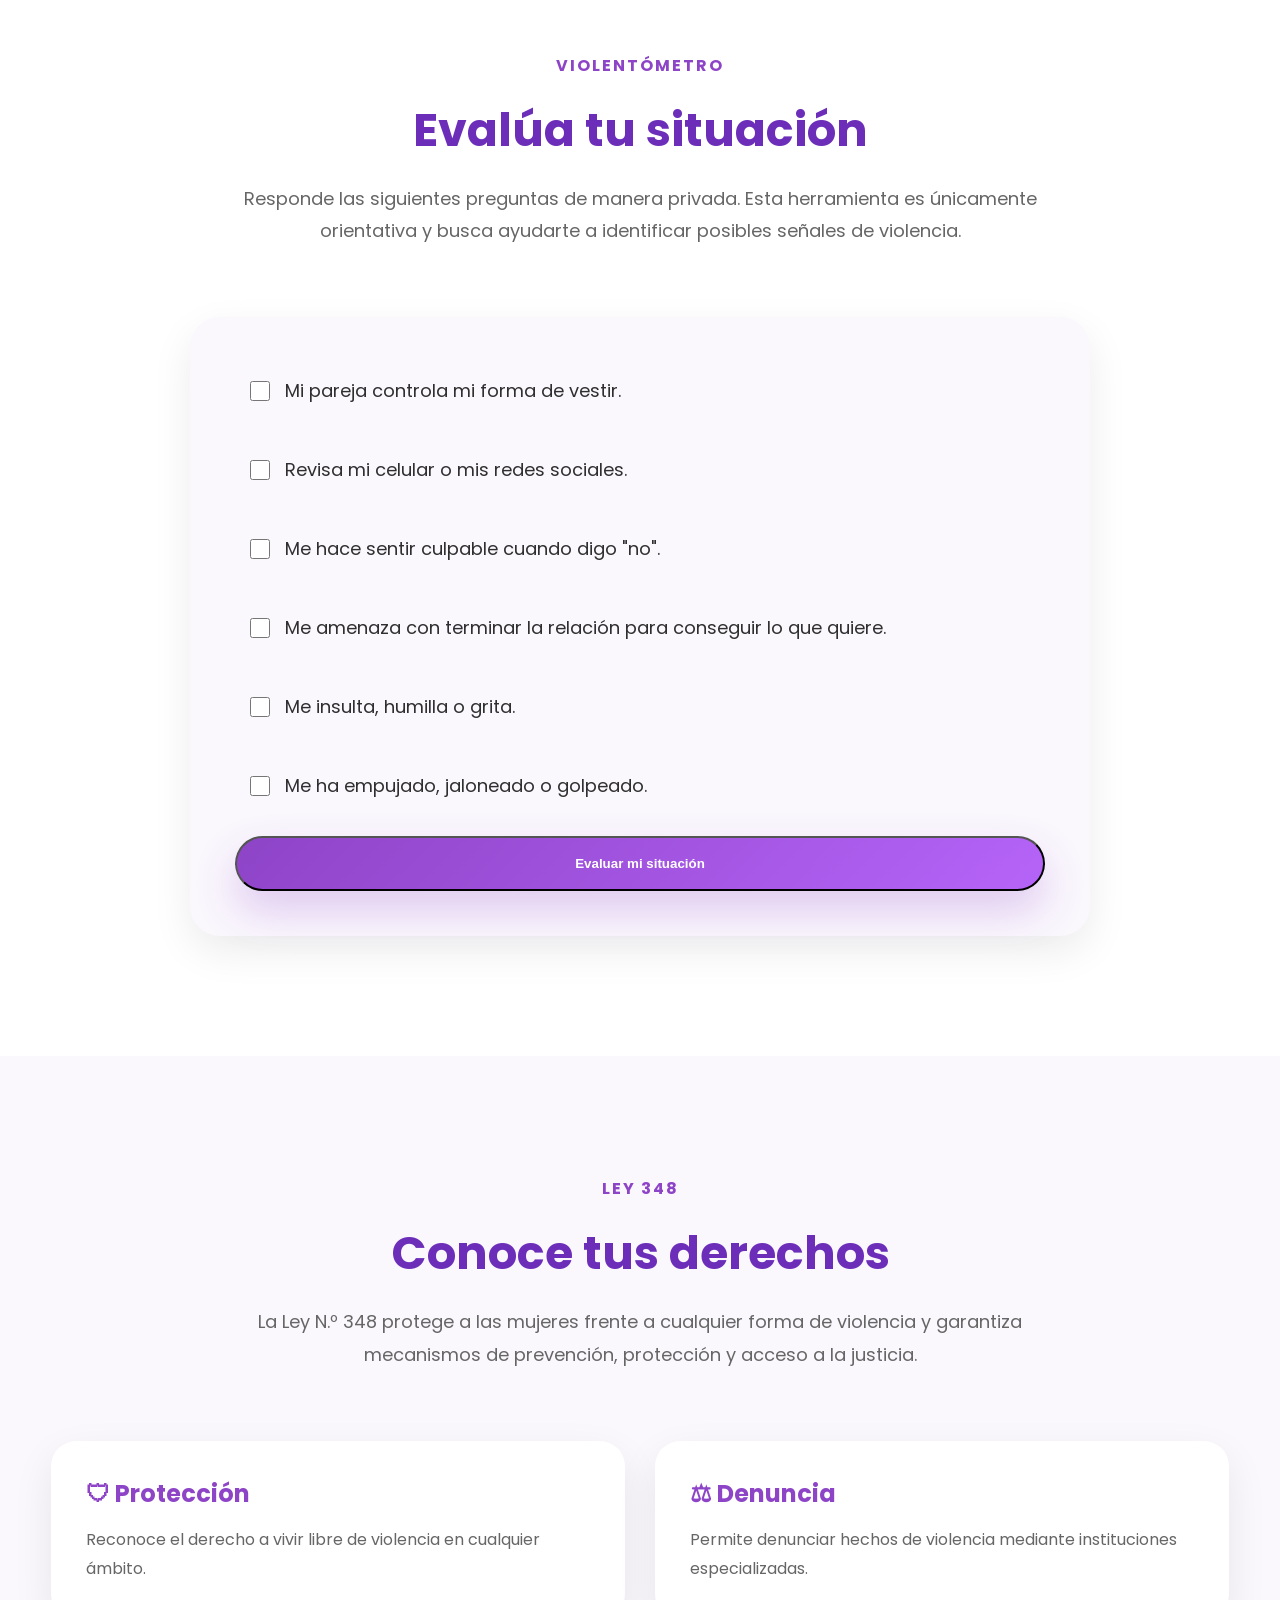
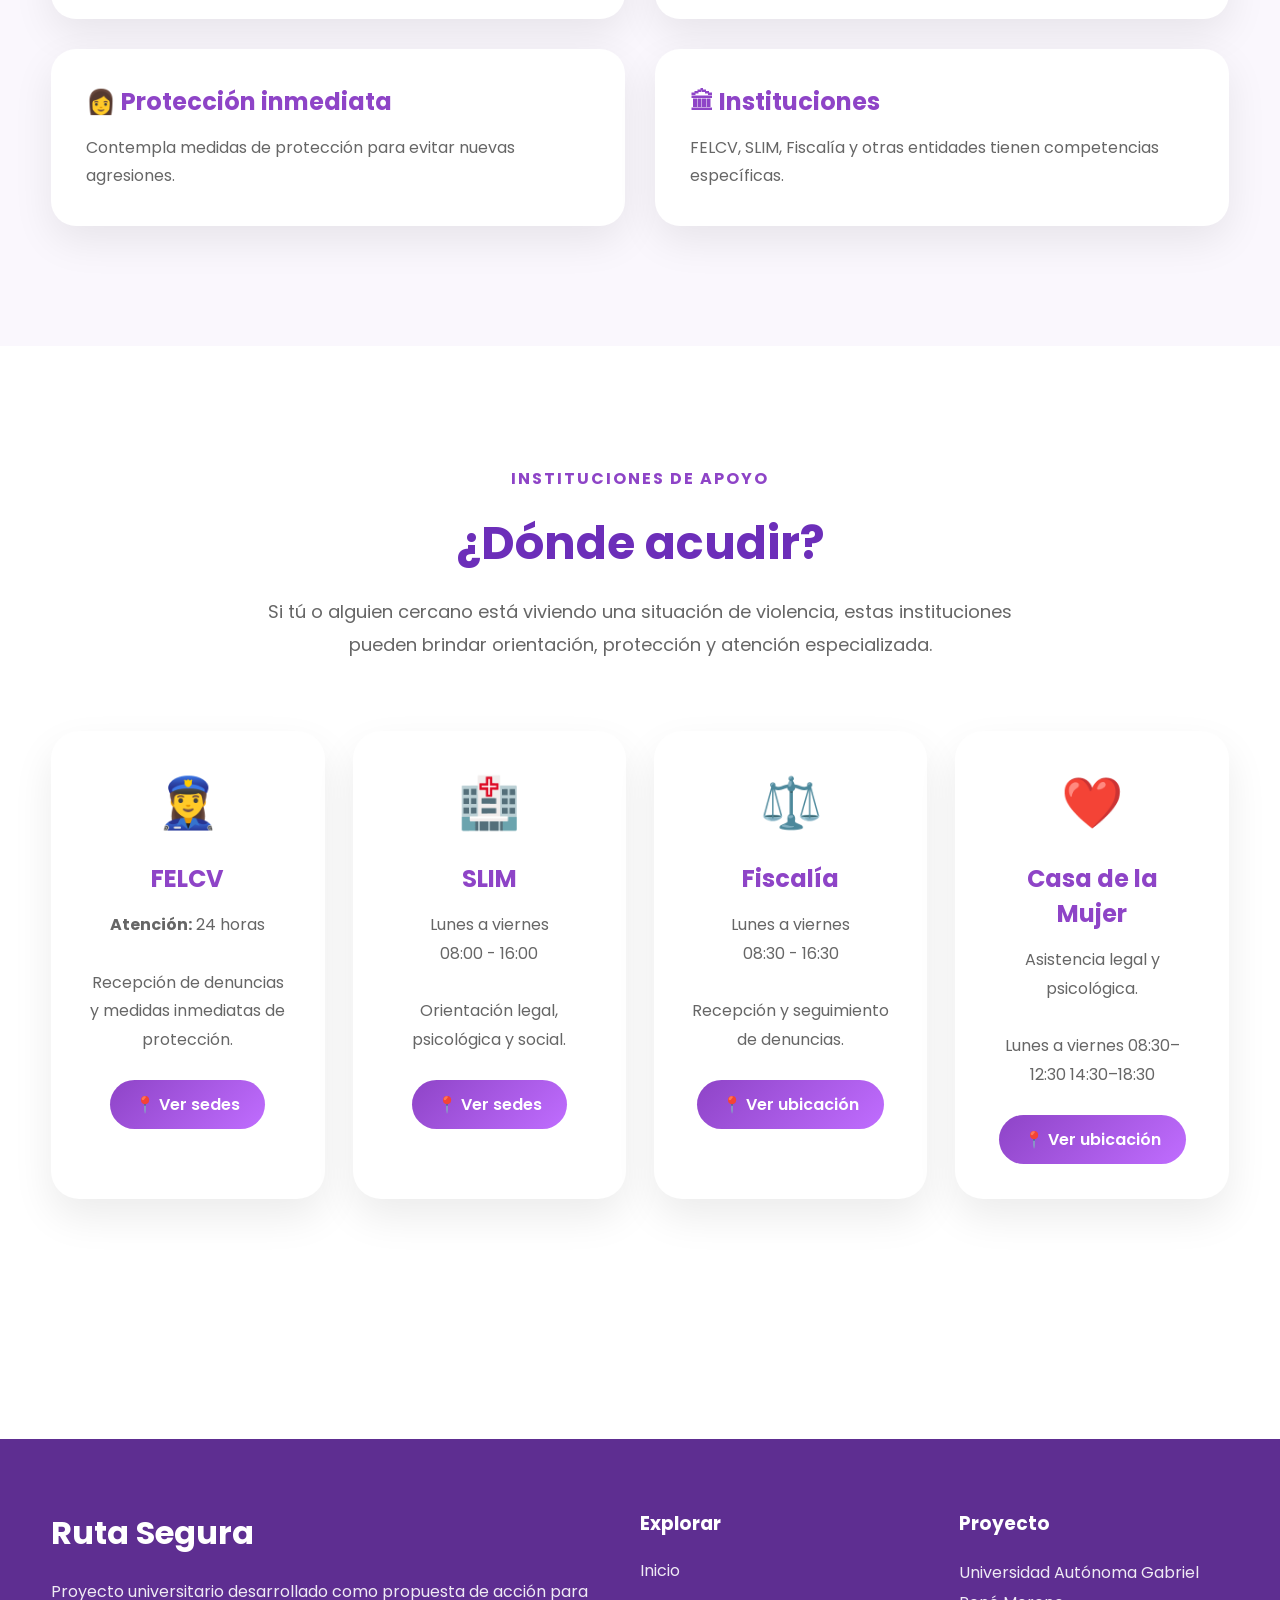
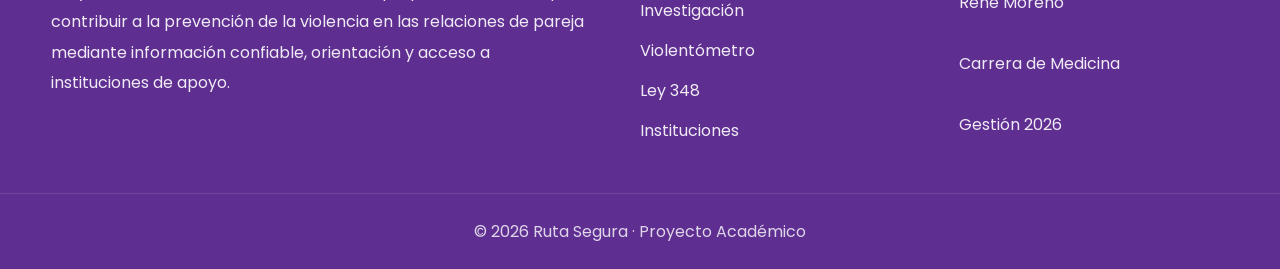
==== commit c07a4563: "Update index.html" ====
--- a/index.html
+++ b/index.html
@@ -140,7 +140,7 @@
 
 <div class="glass-card">
 
-<img src="images/logo/logo.png" alt="Ruta Segura">
+<img src="images/logo/logo.PNG" alt="Ruta Segura">
 
 </div>
 
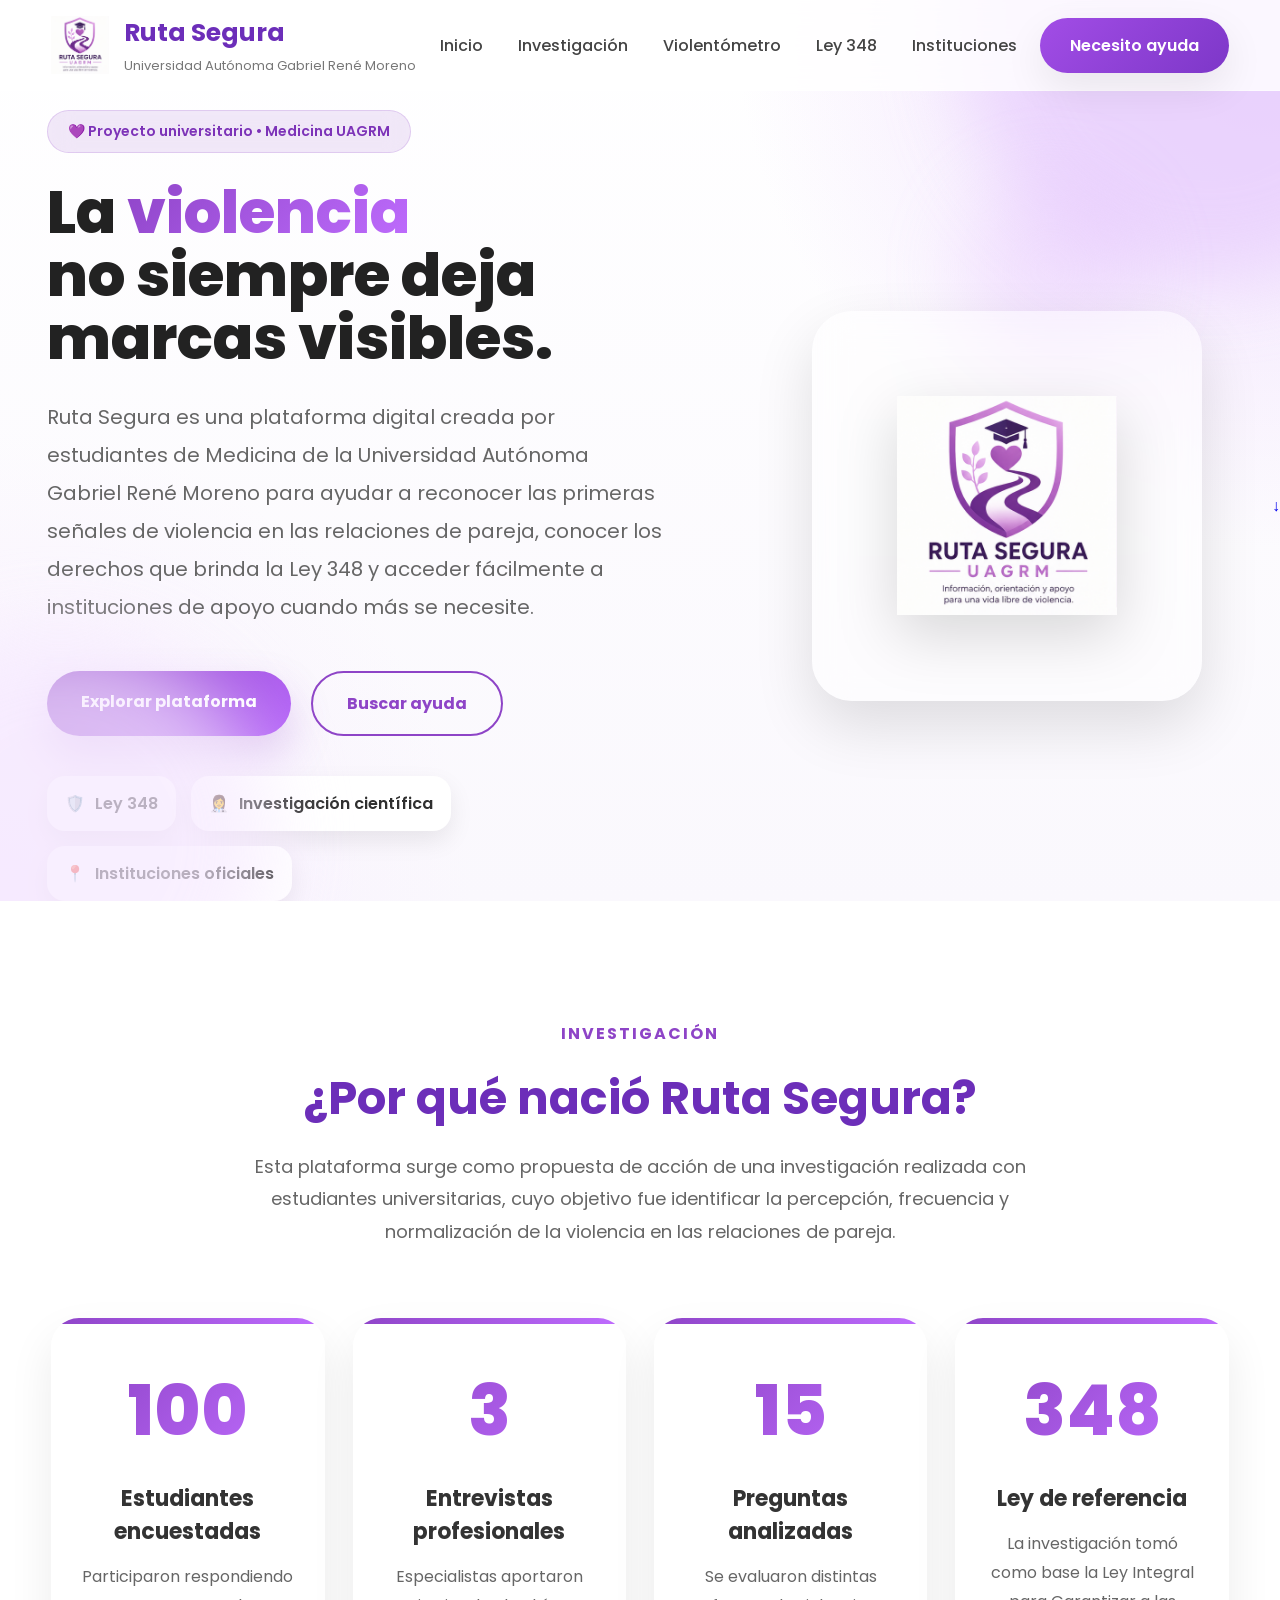
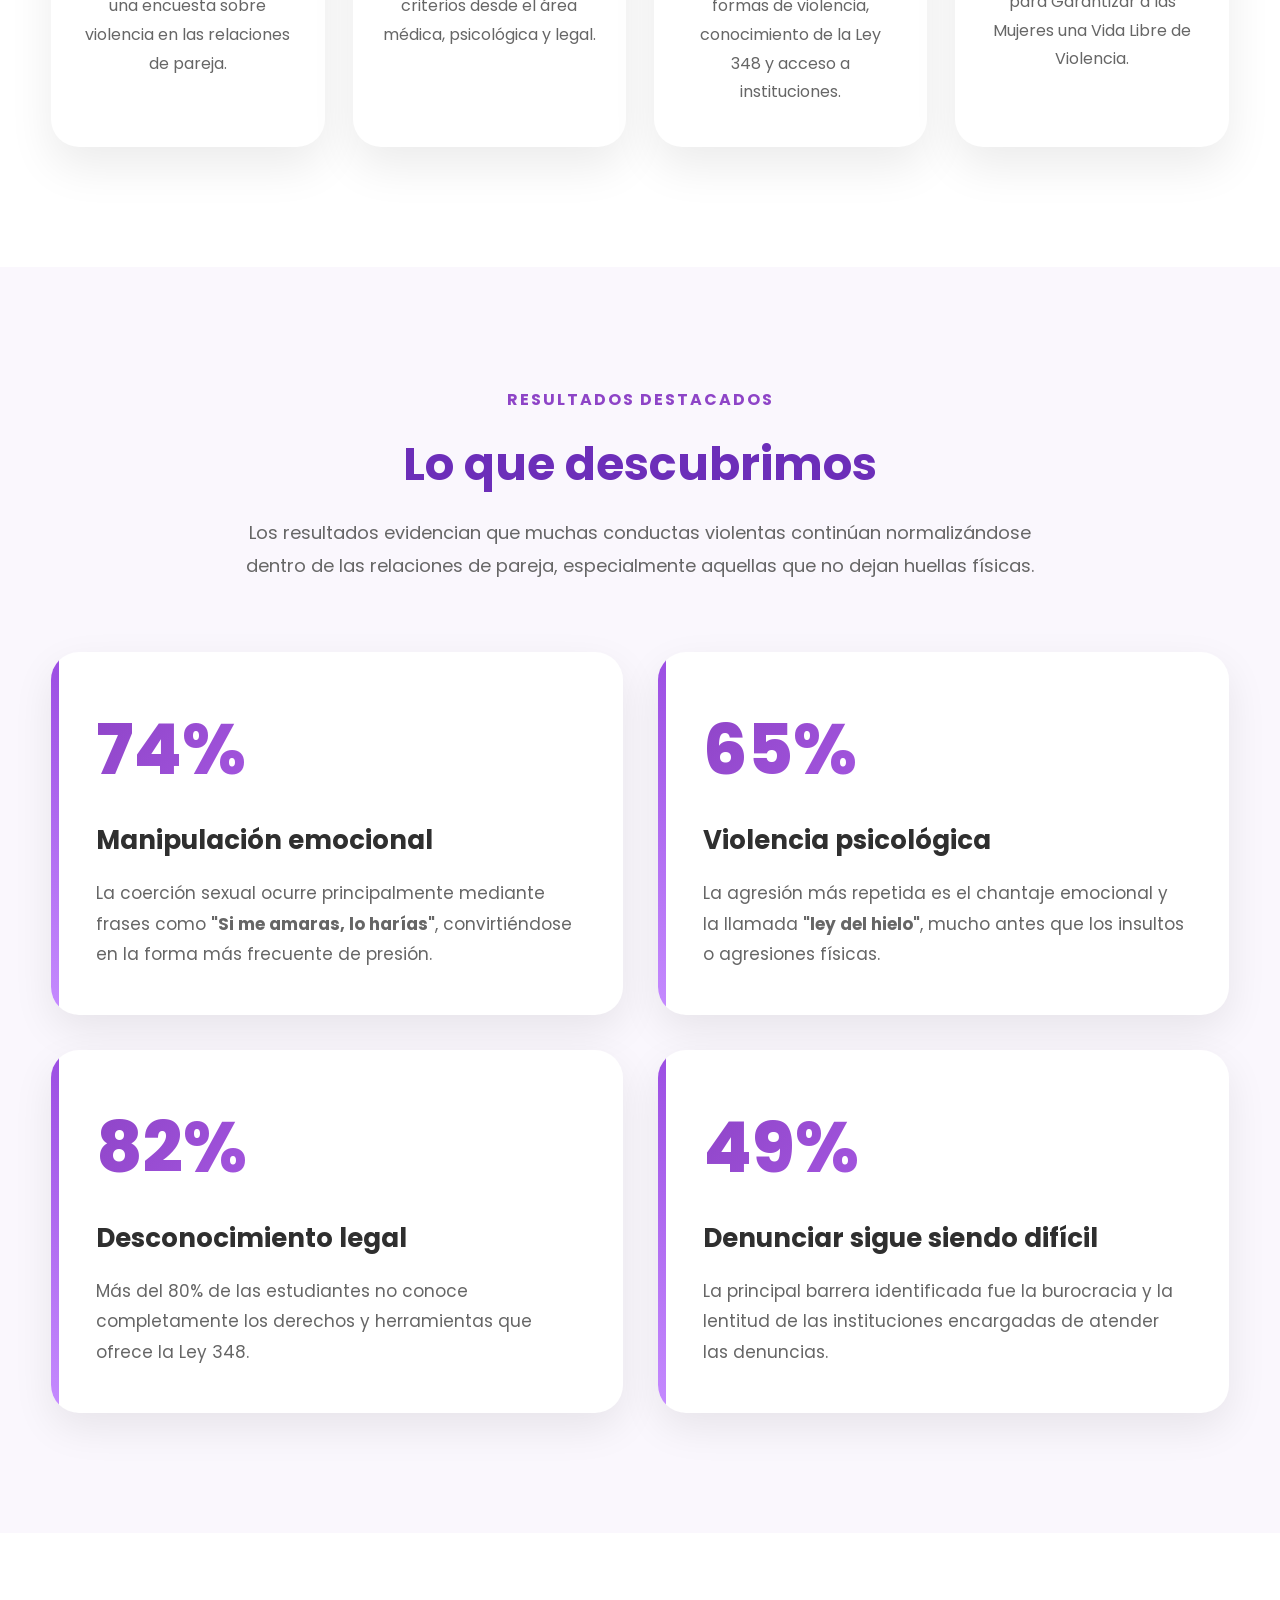
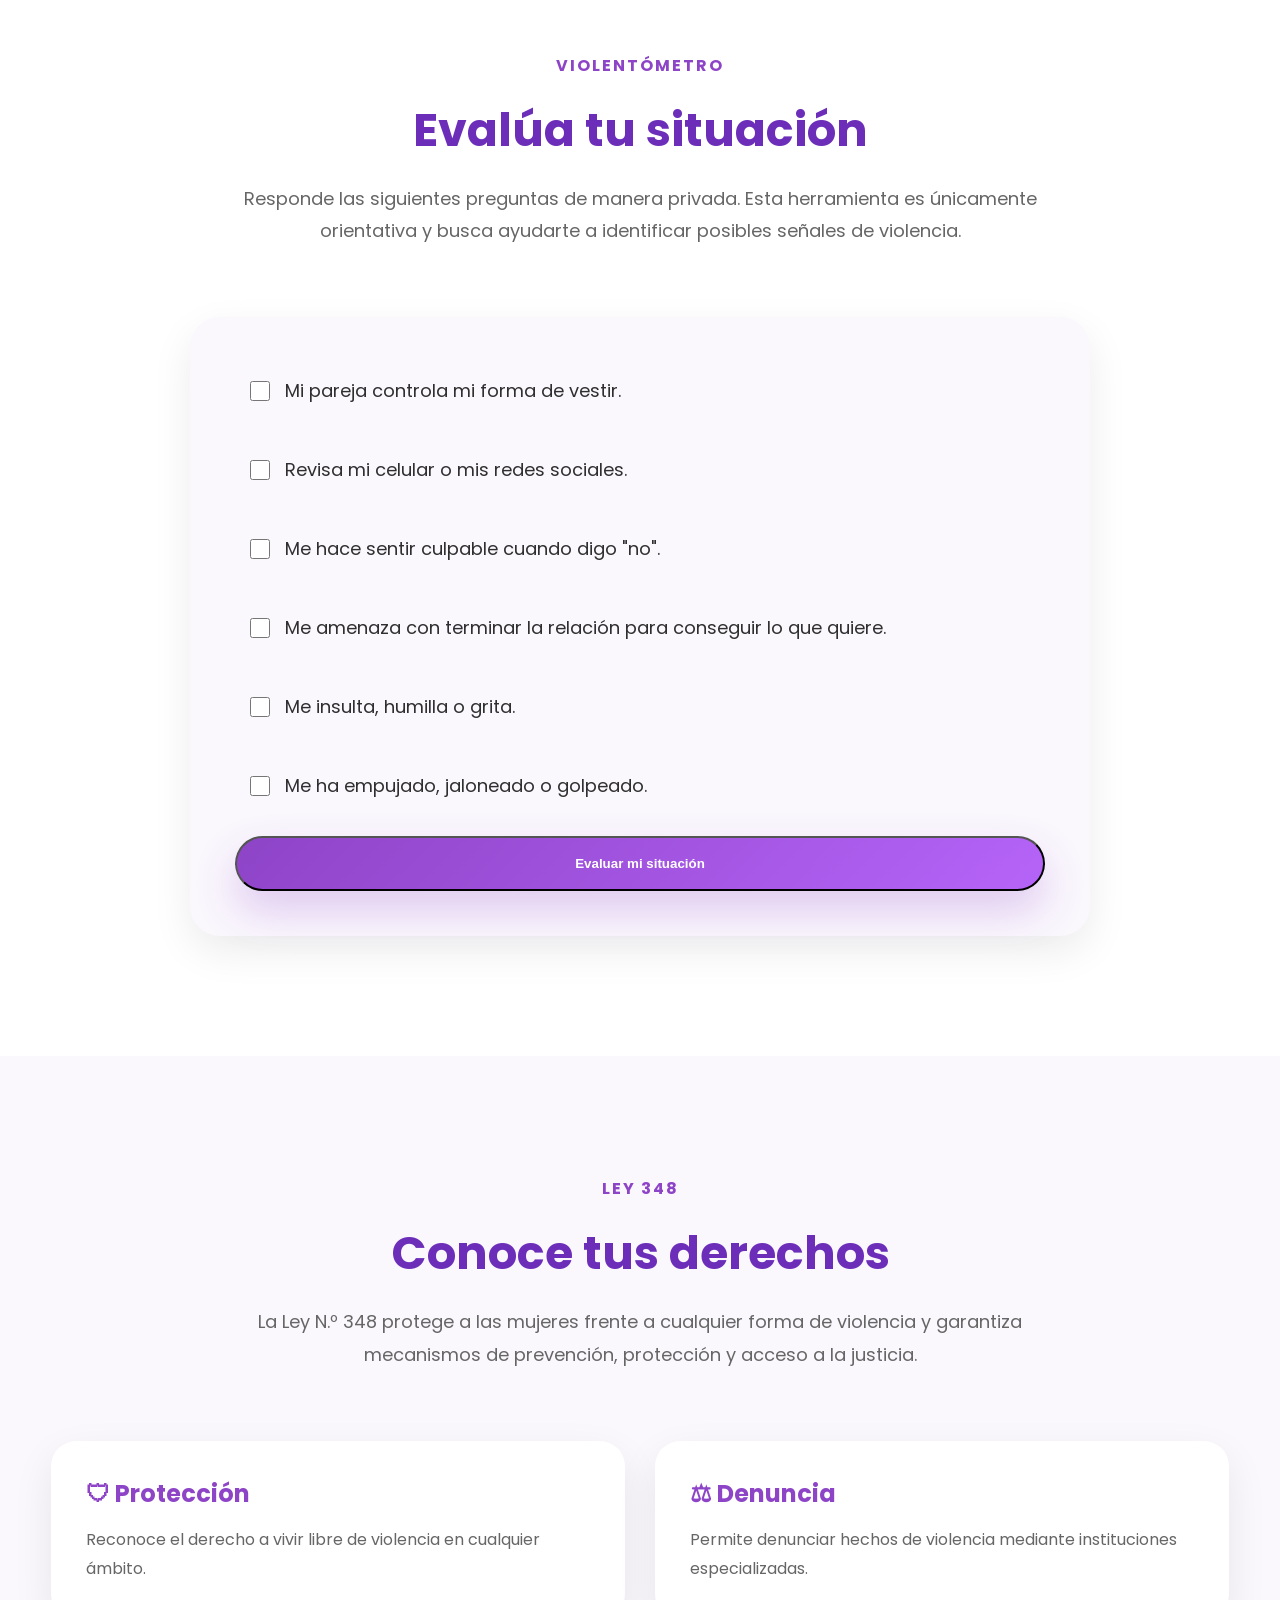
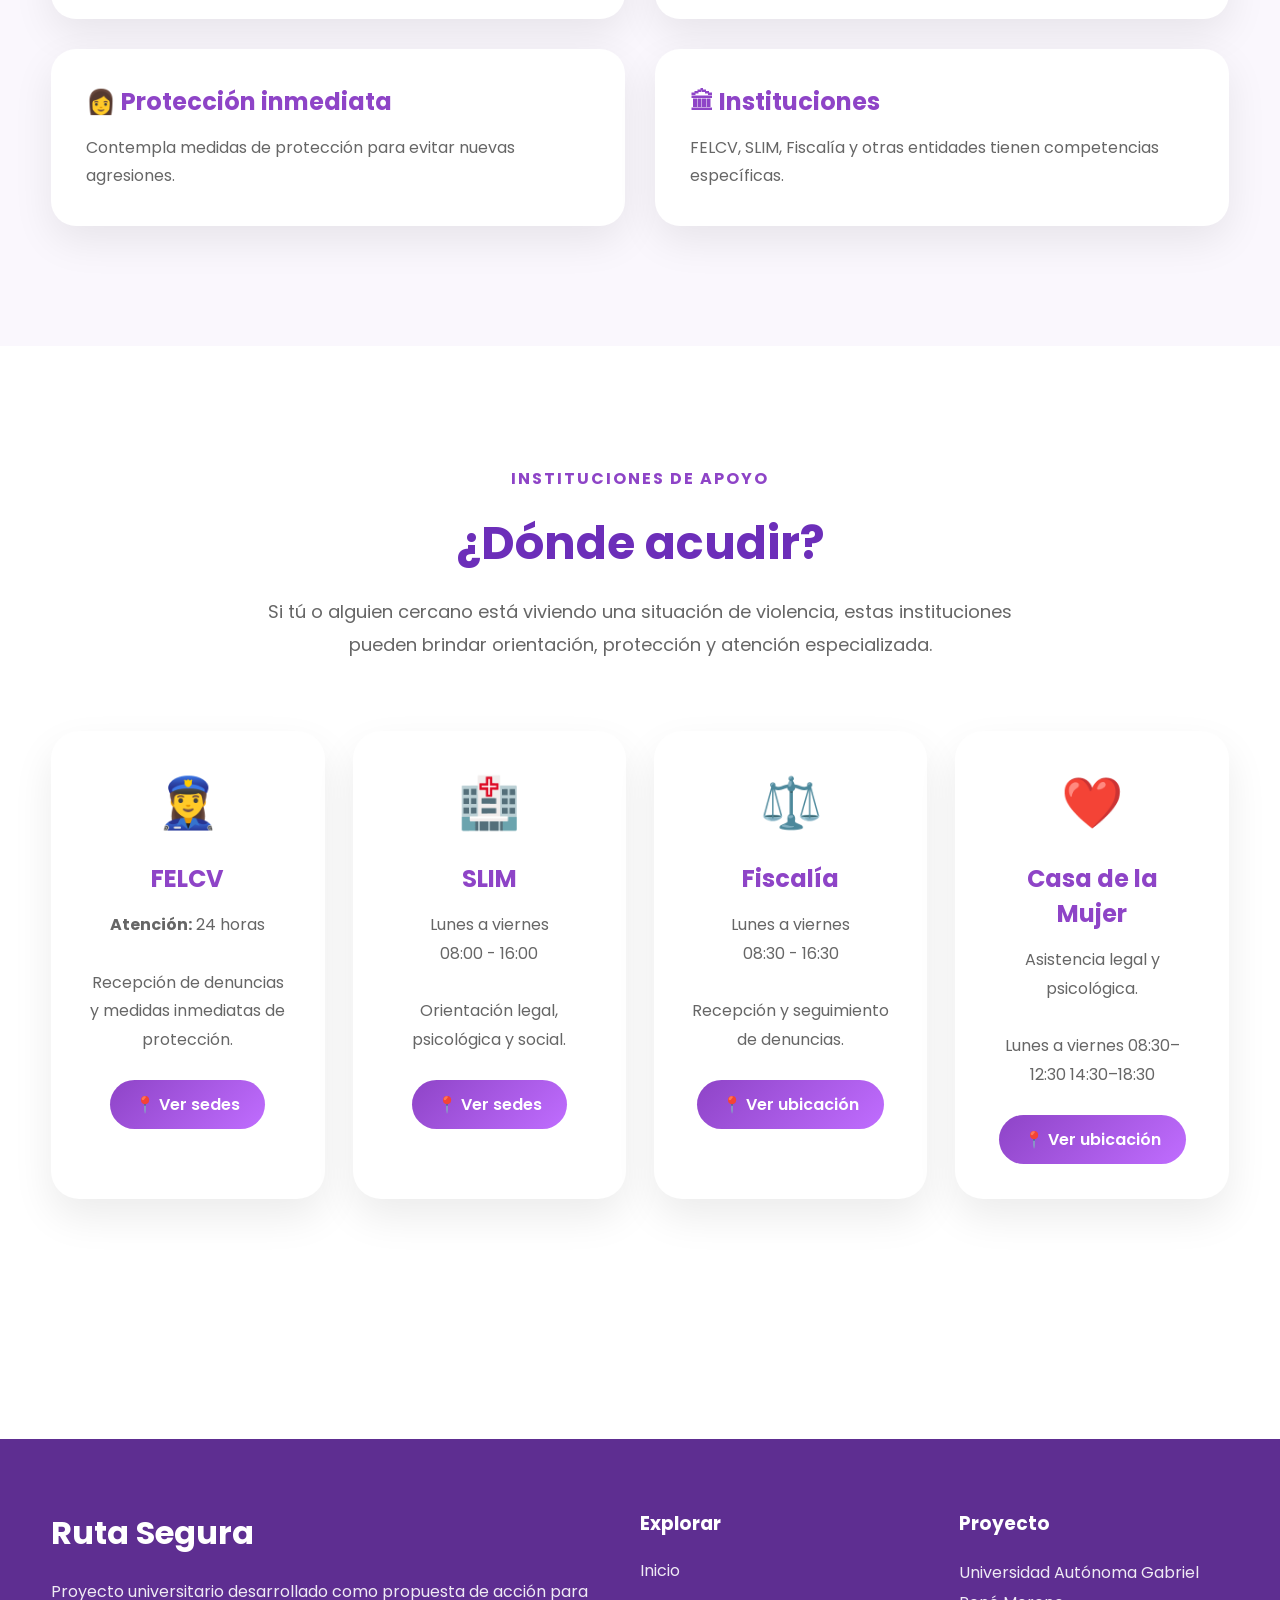
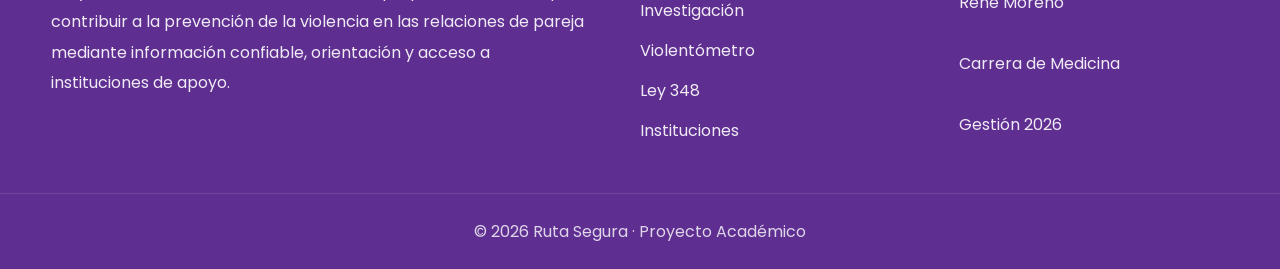
==== commit 83fa335c: "Update index.html" ====
--- a/index.html
+++ b/index.html
@@ -189,7 +189,7 @@
 
 <div class="dato-card">
 
-<div class="numero" data-target="99">99</div>
+<div class="numero" data-target="100">100</div>
 
 <h3>Estudiantes encuestadas</h3>
 
